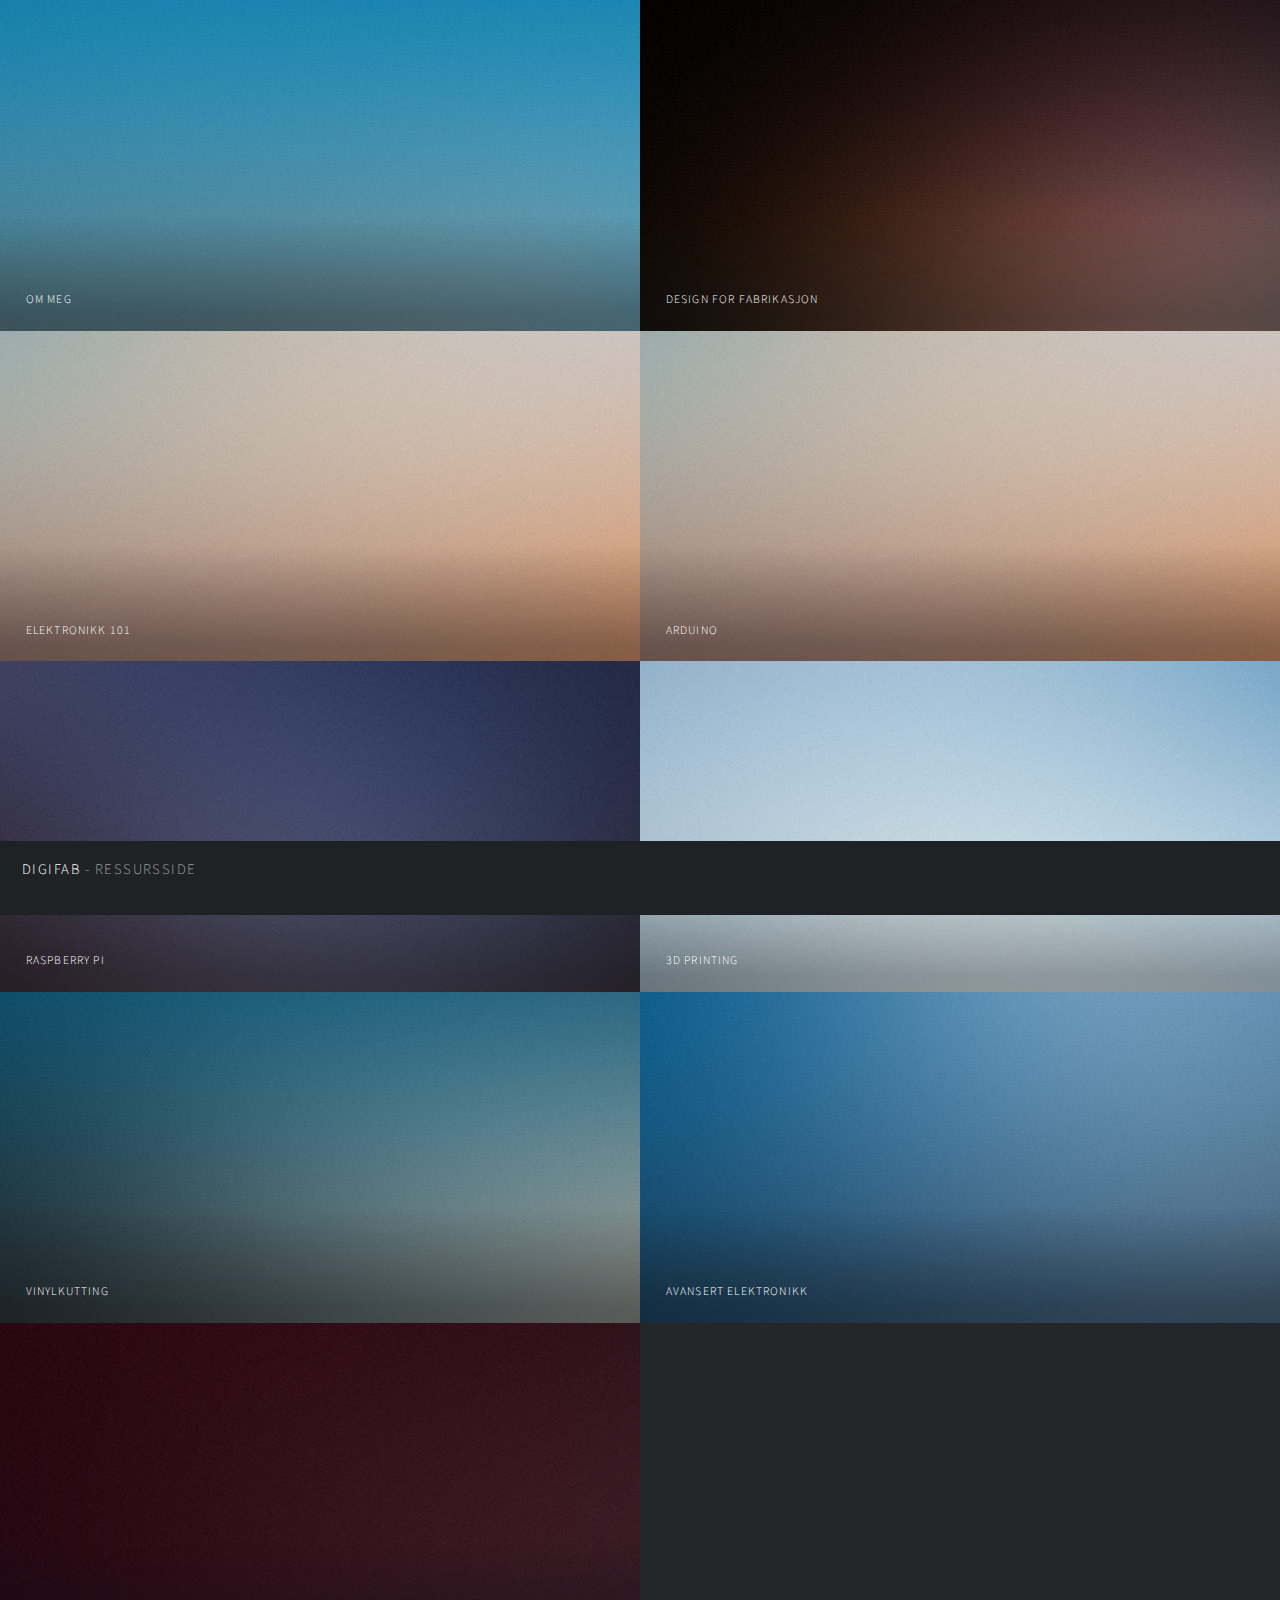
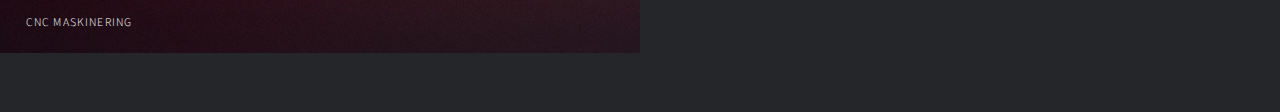
==== docs/index.html @ e2bc3663 "La til docs" ====
<!DOCTYPE HTML>
<!--
	Multiverse by HTML5 UP
	html5up.net | @ajlkn
	Free for personal and commercial use under the CCA 3.0 license (html5up.net/license)
-->
<html>
	<head>
		<title>DigiFab - Ressursside</title>
		<meta charset="utf-8" />
		<meta name="viewport" content="width=device-width, initial-scale=1, user-scalable=no" />
		<link rel="stylesheet" href="assets/css/main.css" />
		<noscript><link rel="stylesheet" href="assets/css/noscript.css" /></noscript>
	</head>
	<body class="is-preload">
        <!-- Wrapper -->
        <div id="wrapper">
            <!-- Header -->
            <header id="header">
                <h1><a href="index.html"><strong>DigiFab</strong> - Ressursside</a></h1>
            </header>
            <div id="main">
                <article class="thumb">
                    <a href="om_meg.html"><img src="images/fulls/09.jpg" alt=""></a>
                    <h2>Om Meg</h2>
                </article>
                <article class="thumb">
                    <a href="design_for_fabrikasjon.html"><img src="images/fulls/01.jpg" alt=""></a>
                    <h2>Design for fabrikasjon</h2>
                </article>
                <article class="thumb">
                    <a href="elektronikk_101.html"><img src="images/fulls/02.jpg" alt=""></a>
                    <h2>Elektronikk 101</h2>
                </article>
                <article class="thumb">
                    <a href="arduino.html"><img src="images/fulls/02.jpg" alt=""></a>
                    <h2>Arduino</h2>
                </article>
                <article class="thumb">
                    <a href="raspberry Pi.html"><img src="images/fulls/03.jpg" alt=""></a>
                    <h2>Raspberry Pi</h2>
                </article>
                <article class="thumb">
                    <a href="3D printing.html"><img src="images/fulls/04.jpg" alt=""></a>
                    <h2>3D printing</h2>
                </article>
                <article class="thumb">
                    <a href="vinylkutting.html"><img src="images/fulls/05.jpg" alt=""></a>
                    <h2>Vinylkutting</h2>
                </article>
                <article class="thumb">
                    <a href="avansert Elektronikk.html"><img src="images/fulls/07.jpg" alt=""></a>
                    <h2>Avansert Elektronikk</h2>
                </article>
                <article class="thumb">
                    <a href="CNC maskinering.html"><img src="images/fulls/08.jpg" alt=""></a>
                    <h2>CNC maskinering</h2>
                </article>
                
            </div>
        </div>
        <!-- Scripts -->
        <script src="assets/js/jquery.min.js"></script>
        <script src="assets/js/jquery.poptrox.min.js"></script>
        <script src="assets/js/browser.min.js"></script>
        <script src="assets/js/breakpoints.min.js"></script>
        <script src="assets/js/util.js"></script>
        <script src="assets/js/main.js"></script>
	</body>
</html>
---- docs/assets/css/main.css ----
@import url(fontawesome-all.min.css);
@import url("https://fonts.googleapis.com/css?family=Source+Sans+Pro:300,300italic,400,400italic");

/*
	Multiverse by HTML5 UP
	html5up.net | @ajlkn
	Free for personal and commercial use under the CCA 3.0 license (html5up.net/license)
*/

.generic {
	width: 1000px;
	margin: auto;
}

.generic h1 {
	padding-top: 100px;
}

@-moz-keyframes spinner {
	0% {
		-moz-transform: rotate(0deg);
		-webkit-transform: rotate(0deg);
		-ms-transform: rotate(0deg);
		transform: rotate(0deg);
	}

	100% {
		-moz-transform: rotate(359deg);
		-webkit-transform: rotate(359deg);
		-ms-transform: rotate(359deg);
		transform: rotate(359deg);
	}
}

@-webkit-keyframes spinner {
	0% {
		-moz-transform: rotate(0deg);
		-webkit-transform: rotate(0deg);
		-ms-transform: rotate(0deg);
		transform: rotate(0deg);
	}

	100% {
		-moz-transform: rotate(359deg);
		-webkit-transform: rotate(359deg);
		-ms-transform: rotate(359deg);
		transform: rotate(359deg);
	}
}

@-ms-keyframes spinner {
	0% {
		-moz-transform: rotate(0deg);
		-webkit-transform: rotate(0deg);
		-ms-transform: rotate(0deg);
		transform: rotate(0deg);
	}

	100% {
		-moz-transform: rotate(359deg);
		-webkit-transform: rotate(359deg);
		-ms-transform: rotate(359deg);
		transform: rotate(359deg);
	}
}

@keyframes spinner {
	0% {
		-moz-transform: rotate(0deg);
		-webkit-transform: rotate(0deg);
		-ms-transform: rotate(0deg);
		transform: rotate(0deg);
	}

	100% {
		-moz-transform: rotate(359deg);
		-webkit-transform: rotate(359deg);
		-ms-transform: rotate(359deg);
		transform: rotate(359deg);
	}
}

html, body, div, span, applet, object,
iframe, h1, h2, h3, h4, h5, h6, p, blockquote,
pre, a, abbr, acronym, address, big, cite,
code, del, dfn, em, img, ins, kbd, q, s, samp,
small, strike, strong, sub, sup, tt, var, b,
u, i, center, dl, dt, dd, ol, ul, li, fieldset,
form, label, legend, table, caption, tbody,
tfoot, thead, tr, th, td, article, aside,
canvas, details, embed, figure, figcaption,
footer, header, hgroup, menu, nav, output, ruby,
section, summary, time, mark, audio, video {
	margin: 0;
	padding: 0;
	border: 0;
	font-size: 100%;
	font: inherit;
	vertical-align: baseline;}

article, aside, details, figcaption, figure,
footer, header, hgroup, menu, nav, section {
	display: block;}

body {
	line-height: 1;
}

ol, ul {
	list-style: none;
}

blockquote, q {
	quotes: none;
}

	blockquote:before, blockquote:after, q:before, q:after {
		content: '';
		content: none;
	}

table {
	border-collapse: collapse;
	border-spacing: 0;
}

body {
	-webkit-text-size-adjust: none;
}

mark {
	background-color: transparent;
	color: inherit;
}

input::-moz-focus-inner {
	border: 0;
	padding: 0;
}

input, select, textarea {
	-moz-appearance: none;
	-webkit-appearance: none;
	-ms-appearance: none;
	appearance: none;
}

/* Basic */

	@-ms-viewport {
		width: device-width;
	}

	body {
		-ms-overflow-style: scrollbar;
	}

	@media screen and (max-width: 480px) {

		html, body {
			min-width: 320px;
		}

	}

	html {
		box-sizing: border-box;
	}

	*, *:before, *:after {
		box-sizing: inherit;
	}

	body {
		background: #242629;
	}

		body.is-preload *, body.is-preload *:before, body.is-preload *:after {
			-moz-animation: none !important;
			-webkit-animation: none !important;
			-ms-animation: none !important;
			animation: none !important;
			-moz-transition: none !important;
			-webkit-transition: none !important;
			-ms-transition: none !important;
			transition: none !important;
		}

		body.is-resizing *, body.is-resizing *:before, body.is-resizing *:after {
			-moz-animation: none !important;
			-webkit-animation: none !important;
			-ms-animation: none !important;
			animation: none !important;
			-moz-transition: none !important;
			-webkit-transition: none !important;
			-ms-transition: none !important;
			transition: none !important;
		}

/* Type */

	body, input, select, textarea {
		color: #a0a0a1;
		font-family: "Source Sans Pro", Helvetica, sans-serif;
		font-size: 15pt;
		font-weight: 300;
		letter-spacing: 0.025em;
		line-height: 1.65;
	}

		@media screen and (max-width: 1680px) {

			body, input, select, textarea {
				font-size: 11pt;
			}

		}

	a {
		-moz-transition: color 0.2s ease-in-out, border-bottom-color 0.2s ease-in-out;
		-webkit-transition: color 0.2s ease-in-out, border-bottom-color 0.2s ease-in-out;
		-ms-transition: color 0.2s ease-in-out, border-bottom-color 0.2s ease-in-out;
		transition: color 0.2s ease-in-out, border-bottom-color 0.2s ease-in-out;
		border-bottom: dotted 1px;
		color: #34a58e;
		text-decoration: none;
	}

		a:hover {
			border-bottom-color: transparent;
			color: #34a58e !important;
		}

	strong, b {
		color: #ffffff;
		font-weight: 300;
	}

	em, i {
		font-style: italic;
	}

	p {
		margin: 0 0 2em 0;
	}

	h1, h2, h3, h4, h5, h6 {
		color: #ffffff;
		font-weight: 300;
		letter-spacing: 0.1em;
		line-height: 1.5;
		margin: 0 0 1em 0;
		text-transform: uppercase;
	}

		h1 a, h2 a, h3 a, h4 a, h5 a, h6 a {
			color: inherit;
			text-decoration: none;
		}

	h1 {
		font-size: 2em;
	}

	h2 {
		font-size: 1.25em;
	}

	h3 {
		font-size: 1.1em;
	}

	h4 {
		font-size: 1em;
	}

	h5 {
		font-size: 0.9em;
	}

	h6 {
		font-size: 0.7em;
	}

	@media screen and (max-width: 736px) {

		h2 {
			font-size: 1em;
		}

		h3 {
			font-size: 0.9em;
		}

		h4 {
			font-size: 0.8em;
		}

		h5 {
			font-size: 0.7em;
		}

		h6 {
			font-size: 0.7em;
		}

	}

	sub {
		font-size: 0.8em;
		position: relative;
		top: 0.5em;
	}

	sup {
		font-size: 0.8em;
		position: relative;
		top: -0.5em;
	}

	blockquote {
		border-left: 4px #36383c;
		font-style: italic;
		margin: 0 0 2em 0;
		padding: 0.5em 0 0.5em 2em;
	}

	code {
		background: #34363b;
		border: solid 1px #36383c;
		font-family: "Courier New", monospace;
		font-size: 0.9em;
		margin: 0 0.25em;
		padding: 0.25em 0.65em;
	}

	pre {
		-webkit-overflow-scrolling: touch;
		font-family: "Courier New", monospace;
		font-size: 0.9em;
		margin: 0 0 2em 0;
	}

		pre code {
			display: block;
			line-height: 1.75;
			padding: 1em 1.5em;
			overflow-x: auto;
		}

	hr {
		border: 0;
		border-bottom: solid 1px #36383c;
		margin: 2em 0;
	}

		hr.major {
			margin: 3em 0;
		}

	.align-left {
		text-align: left;
	}

	.align-center {
		text-align: center;
	}

	.align-right {
		text-align: right;
	}

/* Button */

	input[type="submit"],
	input[type="reset"],
	input[type="button"],
	button,
	.button {
		-moz-appearance: none;
		-webkit-appearance: none;
		-ms-appearance: none;
		appearance: none;
		-moz-transition: background-color 0.2s ease-in-out, box-shadow 0.2s ease-in-out, color 0.2s ease-in-out;
		-webkit-transition: background-color 0.2s ease-in-out, box-shadow 0.2s ease-in-out, color 0.2s ease-in-out;
		-ms-transition: background-color 0.2s ease-in-out, box-shadow 0.2s ease-in-out, color 0.2s ease-in-out;
		transition: background-color 0.2s ease-in-out, box-shadow 0.2s ease-in-out, color 0.2s ease-in-out;
		background-color: transparent;
		border: 0;
		border-radius: 0;
		box-shadow: inset 0 0 0 2px #36383c;
		color: #ffffff !important;
		cursor: pointer;
		display: inline-block;
		font-size: 0.9em;
		font-weight: 300;
		height: 3.05556em;
		letter-spacing: 0.1em;
		line-height: 3.05556em;
		padding: 0 2.5em;
		text-align: center;
		text-decoration: none;
		text-transform: uppercase;
		white-space: nowrap;
	}

		input[type="submit"]:hover,
		input[type="reset"]:hover,
		input[type="button"]:hover,
		button:hover,
		.button:hover {
			box-shadow: inset 0 0 0 2px #34a58e;
			color: #34a58e !important;
		}

			input[type="submit"]:hover:active,
			input[type="reset"]:hover:active,
			input[type="button"]:hover:active,
			button:hover:active,
			.button:hover:active {
				background-color: rgba(52, 165, 142, 0.15);
				color: #34a58e !important;
			}

		input[type="submit"].icon,
		input[type="reset"].icon,
		input[type="button"].icon,
		button.icon,
		.button.icon {
			padding-left: 1.35em;
		}

			input[type="submit"].icon:before,
			input[type="reset"].icon:before,
			input[type="button"].icon:before,
			button.icon:before,
			.button.icon:before {
				margin-right: 0.5em;
			}

		input[type="submit"].fit,
		input[type="reset"].fit,
		input[type="button"].fit,
		button.fit,
		.button.fit {
			width: 100%;
		}

		input[type="submit"].small,
		input[type="reset"].small,
		input[type="button"].small,
		button.small,
		.button.small {
			font-size: 0.8em;
		}

		input[type="submit"].large,
		input[type="reset"].large,
		input[type="button"].large,
		button.large,
		.button.large {
			font-size: 1.35em;
		}

		input[type="submit"].primary,
		input[type="reset"].primary,
		input[type="button"].primary,
		button.primary,
		.button.primary {
			background-color: #34a58e;
			box-shadow: none;
		}

			input[type="submit"].primary:hover,
			input[type="reset"].primary:hover,
			input[type="button"].primary:hover,
			button.primary:hover,
			.button.primary:hover {
				background-color: #47c5ab;
				color: #ffffff !important;
			}

				input[type="submit"].primary:hover:active,
				input[type="reset"].primary:hover:active,
				input[type="button"].primary:hover:active,
				button.primary:hover:active,
				.button.primary:hover:active {
					background-color: #287e6d;
				}

		input[type="submit"].disabled, input[type="submit"]:disabled,
		input[type="reset"].disabled,
		input[type="reset"]:disabled,
		input[type="button"].disabled,
		input[type="button"]:disabled,
		button.disabled,
		button:disabled,
		.button.disabled,
		.button:disabled {
			pointer-events: none;
			opacity: 0.35;
		}

/* Form */

	form {
		margin: 0 0 2em 0;
	}

		form > :last-child {
			margin-bottom: 0;
		}

		form > .fields {
			display: -moz-flex;
			display: -webkit-flex;
			display: -ms-flex;
			display: flex;
			-moz-flex-wrap: wrap;
			-webkit-flex-wrap: wrap;
			-ms-flex-wrap: wrap;
			flex-wrap: wrap;
			width: calc(100% + 3em);
			margin: -1.5em 0 2em -1.5em;
		}

			form > .fields > .field {
				-moz-flex-grow: 0;
				-webkit-flex-grow: 0;
				-ms-flex-grow: 0;
				flex-grow: 0;
				-moz-flex-shrink: 0;
				-webkit-flex-shrink: 0;
				-ms-flex-shrink: 0;
				flex-shrink: 0;
				padding: 1.5em 0 0 1.5em;
				width: calc(100% - 1.5em);
			}

				form > .fields > .field.half {
					width: calc(50% - 0.75em);
				}

				form > .fields > .field.third {
					width: calc(100%/3 - 0.5em);
				}

				form > .fields > .field.quarter {
					width: calc(25% - 0.375em);
				}

		@media screen and (max-width: 736px) {

			form > .fields {
				width: calc(100% + 3em);
				margin: -1.5em 0 2em -1.5em;
			}

				form > .fields > .field {
					padding: 1.5em 0 0 1.5em;
					width: calc(100% - 1.5em);
				}

					form > .fields > .field.half {
						width: calc(100% - 1.5em);
					}

					form > .fields > .field.third {
						width: calc(100% - 1.5em);
					}

					form > .fields > .field.quarter {
						width: calc(100% - 1.5em);
					}

		}

	label {
		color: #ffffff;
		display: block;
		font-size: 0.9em;
		font-weight: 300;
		margin: 0 0 1em 0;
	}

	input[type="text"],
	input[type="password"],
	input[type="email"],
	input[type="tel"],
	input[type="search"],
	input[type="url"],
	select,
	textarea {
		-moz-appearance: none;
		-webkit-appearance: none;
		-ms-appearance: none;
		appearance: none;
		background: #34363b;
		border: 0;
		border-radius: 0;
		color: #a0a0a1;
		display: block;
		outline: 0;
		padding: 0 1em;
		text-decoration: none;
		width: 100%;
	}

		input[type="text"]:invalid,
		input[type="password"]:invalid,
		input[type="email"]:invalid,
		input[type="tel"]:invalid,
		input[type="search"]:invalid,
		input[type="url"]:invalid,
		select:invalid,
		textarea:invalid {
			box-shadow: none;
		}

		input[type="text"]:focus,
		input[type="password"]:focus,
		input[type="email"]:focus,
		input[type="tel"]:focus,
		input[type="search"]:focus,
		input[type="url"]:focus,
		select:focus,
		textarea:focus {
			box-shadow: inset 0 0 0 2px #34a58e;
		}

	select {
		background-image: url("data:image/svg+xml;charset=utf8,%3Csvg xmlns='http://www.w3.org/2000/svg' width='40' height='40' preserveAspectRatio='none' viewBox='0 0 40 40'%3E%3Cpath d='M9.4,12.3l10.4,10.4l10.4-10.4c0.2-0.2,0.5-0.4,0.9-0.4c0.3,0,0.6,0.1,0.9,0.4l3.3,3.3c0.2,0.2,0.4,0.5,0.4,0.9 c0,0.4-0.1,0.6-0.4,0.9L20.7,31.9c-0.2,0.2-0.5,0.4-0.9,0.4c-0.3,0-0.6-0.1-0.9-0.4L4.3,17.3c-0.2-0.2-0.4-0.5-0.4-0.9 c0-0.4,0.1-0.6,0.4-0.9l3.3-3.3c0.2-0.2,0.5-0.4,0.9-0.4S9.1,12.1,9.4,12.3z' fill='%2336383c' /%3E%3C/svg%3E");
		background-size: 1.25rem;
		background-repeat: no-repeat;
		background-position: calc(100% - 1rem) center;
		height: 2.75em;
		padding-right: 2.75em;
		text-overflow: ellipsis;
	}

		select option {
			color: #ffffff;
			background: #242629;
		}

		select:focus::-ms-value {
			background-color: transparent;
		}

		select::-ms-expand {
			display: none;
		}

	input[type="text"],
	input[type="password"],
	input[type="email"],
	input[type="tel"],
	input[type="search"],
	input[type="url"],
	select {
		height: 2.75em;
	}

	textarea {
		padding: 0.75em 1em;
	}

	input[type="checkbox"],
	input[type="radio"] {
		-moz-appearance: none;
		-webkit-appearance: none;
		-ms-appearance: none;
		appearance: none;
		display: block;
		float: left;
		margin-right: -2em;
		opacity: 0;
		width: 1em;
		z-index: -1;
	}

		input[type="checkbox"] + label,
		input[type="radio"] + label {
			text-decoration: none;
			color: #a0a0a1;
			cursor: pointer;
			display: inline-block;
			font-size: 1em;
			font-weight: 300;
			padding-left: 2.4em;
			padding-right: 0.75em;
			position: relative;
		}

			input[type="checkbox"] + label:before,
			input[type="radio"] + label:before {
				-moz-osx-font-smoothing: grayscale;
				-webkit-font-smoothing: antialiased;
				display: inline-block;
				font-style: normal;
				font-variant: normal;
				text-rendering: auto;
				line-height: 1;
				text-transform: none !important;
				font-family: 'Font Awesome 5 Free';
				font-weight: 900;
			}

			input[type="checkbox"] + label:before,
			input[type="radio"] + label:before {
				background: #34363b;
				content: '';
				display: inline-block;
				font-size: 0.8em;
				height: 2.0625em;
				left: 0;
				line-height: 2.0625em;
				position: absolute;
				text-align: center;
				top: 0;
				width: 2.0625em;
			}

		input[type="checkbox"]:checked + label:before,
		input[type="radio"]:checked + label:before {
			background: #34a58e;
			border-color: #34a58e;
			color: #ffffff;
			content: '\f00c';
		}

		input[type="checkbox"]:focus + label:before,
		input[type="radio"]:focus + label:before {
			box-shadow: 0 0 0 2px #34a58e;
		}

	input[type="radio"] + label:before {
		border-radius: 100%;
	}

	::-webkit-input-placeholder {
		color: #707071 !important;
		opacity: 1.0;
	}

	:-moz-placeholder {
		color: #707071 !important;
		opacity: 1.0;
	}

	::-moz-placeholder {
		color: #707071 !important;
		opacity: 1.0;
	}

	:-ms-input-placeholder {
		color: #707071 !important;
		opacity: 1.0;
	}

/* Icon */

	.icon {
		text-decoration: none;
		border-bottom: none;
		position: relative;
	}

		.icon:before {
			-moz-osx-font-smoothing: grayscale;
			-webkit-font-smoothing: antialiased;
			display: inline-block;
			font-style: normal;
			font-variant: normal;
			text-rendering: auto;
			line-height: 1;
			text-transform: none !important;
			font-family: 'Font Awesome 5 Free';
			font-weight: 400;
		}

		.icon > .label {
			display: none;
		}

		.icon:before {
			line-height: inherit;
		}

		.icon.solid:before {
			font-weight: 900;
		}

		.icon.brands:before {
			font-family: 'Font Awesome 5 Brands';
		}

/* List */

	ol {
		list-style: decimal;
		margin: 0 0 2em 0;
		padding-left: 1.25em;
	}

		ol li {
			padding-left: 0.25em;
		}

	ul {
		list-style: disc;
		margin: 0 0 2em 0;
		padding-left: 1em;
	}

		ul li {
			padding-left: 0.5em;
		}

		ul.alt {
			list-style: none;
			padding-left: 0;
		}

			ul.alt li {
				border-top: solid 1px #36383c;
				padding: 0.5em 0;
			}

				ul.alt li:first-child {
					border-top: 0;
					padding-top: 0;
				}

	dl {
		margin: 0 0 2em 0;
	}

		dl dt {
			display: block;
			font-weight: 300;
			margin: 0 0 1em 0;
		}

		dl dd {
			margin-left: 2em;
		}

/* Actions */

	ul.actions {
		display: -moz-flex;
		display: -webkit-flex;
		display: -ms-flex;
		display: flex;
		cursor: default;
		list-style: none;
		margin-left: -1em;
		padding-left: 0;
	}

		ul.actions li {
			padding: 0 0 0 1em;
			vertical-align: middle;
		}

		ul.actions.special {
			-moz-justify-content: center;
			-webkit-justify-content: center;
			-ms-justify-content: center;
			justify-content: center;
			width: 100%;
			margin-left: 0;
		}

			ul.actions.special li:first-child {
				padding-left: 0;
			}

		ul.actions.stacked {
			-moz-flex-direction: column;
			-webkit-flex-direction: column;
			-ms-flex-direction: column;
			flex-direction: column;
			margin-left: 0;
		}

			ul.actions.stacked li {
				padding: 1.3em 0 0 0;
			}

				ul.actions.stacked li:first-child {
					padding-top: 0;
				}

		ul.actions.fit {
			width: calc(100% + 1em);
		}

			ul.actions.fit li {
				-moz-flex-grow: 1;
				-webkit-flex-grow: 1;
				-ms-flex-grow: 1;
				flex-grow: 1;
				-moz-flex-shrink: 1;
				-webkit-flex-shrink: 1;
				-ms-flex-shrink: 1;
				flex-shrink: 1;
				width: 100%;
			}

				ul.actions.fit li > * {
					width: 100%;
				}

			ul.actions.fit.stacked {
				width: 100%;
			}

		@media screen and (max-width: 480px) {

			ul.actions:not(.fixed) {
				-moz-flex-direction: column;
				-webkit-flex-direction: column;
				-ms-flex-direction: column;
				flex-direction: column;
				margin-left: 0;
				width: 100% !important;
			}

				ul.actions:not(.fixed) li {
					-moz-flex-grow: 1;
					-webkit-flex-grow: 1;
					-ms-flex-grow: 1;
					flex-grow: 1;
					-moz-flex-shrink: 1;
					-webkit-flex-shrink: 1;
					-ms-flex-shrink: 1;
					flex-shrink: 1;
					padding: 1em 0 0 0;
					text-align: center;
					width: 100%;
				}

					ul.actions:not(.fixed) li > * {
						width: 100%;
					}

					ul.actions:not(.fixed) li:first-child {
						padding-top: 0;
					}

					ul.actions:not(.fixed) li input[type="submit"],
					ul.actions:not(.fixed) li input[type="reset"],
					ul.actions:not(.fixed) li input[type="button"],
					ul.actions:not(.fixed) li button,
					ul.actions:not(.fixed) li .button {
						width: 100%;
					}

						ul.actions:not(.fixed) li input[type="submit"].icon:before,
						ul.actions:not(.fixed) li input[type="reset"].icon:before,
						ul.actions:not(.fixed) li input[type="button"].icon:before,
						ul.actions:not(.fixed) li button.icon:before,
						ul.actions:not(.fixed) li .button.icon:before {
							margin-left: -0.5rem;
						}

		}

/* Icons */

	ul.icons {
		cursor: default;
		list-style: none;
		padding-left: 0;
	}

		ul.icons li {
			display: inline-block;
			padding: 0 1em 0 0;
		}

			ul.icons li:last-child {
				padding-right: 0;
			}

			ul.icons li .icon {
				color: #505051;
			}

				ul.icons li .icon:before {
					font-size: 1.5em;
				}

/* Table */

	.table-wrapper {
		-webkit-overflow-scrolling: touch;
		overflow-x: auto;
	}

	table {
		margin: 0 0 2em 0;
		width: 100%;
	}

		table tbody tr {
			border: solid 1px #36383c;
			border-left: 0;
			border-right: 0;
		}

			table tbody tr:nth-child(2n + 1) {
				background-color: #34363b;
			}

		table td {
			padding: 0.75em 0.75em;
		}

		table th {
			color: #ffffff;
			font-size: 0.9em;
			font-weight: 300;
			padding: 0 0.75em 0.75em 0.75em;
			text-align: left;
		}

		table thead {
			border-bottom: solid 2px #36383c;
		}

		table tfoot {
			border-top: solid 2px #36383c;
		}

		table.alt {
			border-collapse: separate;
		}

			table.alt tbody tr td {
				border: solid 1px #36383c;
				border-left-width: 0;
				border-top-width: 0;
			}

				table.alt tbody tr td:first-child {
					border-left-width: 1px;
				}

			table.alt tbody tr:first-child td {
				border-top-width: 1px;
			}

			table.alt thead {
				border-bottom: 0;
			}

			table.alt tfoot {
				border-top: 0;
			}

/* Panel */

	.panel {
		padding: 4em 4em 2em 4em ;
		-moz-transform: translateY(100vh);
		-webkit-transform: translateY(100vh);
		-ms-transform: translateY(100vh);
		transform: translateY(100vh);
		-moz-transition: -moz-transform 0.5s ease;
		-webkit-transition: -webkit-transform 0.5s ease;
		-ms-transition: -ms-transform 0.5s ease;
		transition: transform 0.5s ease;
		-webkit-overflow-scrolling: touch;
		background: rgba(36, 38, 41, 0.975);
		bottom: 4em;
		left: 0;
		max-height: calc(80vh - 4em);
		overflow-y: auto;
		position: fixed;
		width: 100%;
		z-index: 10001;
	}

		.panel.active {
			-moz-transform: translateY(1px);
			-webkit-transform: translateY(1px);
			-ms-transform: translateY(1px);
			transform: translateY(1px);
		}

		.panel > .inner {
			margin: 0 auto;
			max-width: 100%;
			width: 75em;
		}

			.panel > .inner.split {
				display: -moz-flex;
				display: -webkit-flex;
				display: -ms-flex;
				display: flex;
			}

				.panel > .inner.split > div {
					margin-left: 4em;
					width: 50%;
				}

				.panel > .inner.split > :first-child {
					margin-left: 0;
				}

		.panel > .closer {
			-moz-transition: opacity 0.2s ease-in-out;
			-webkit-transition: opacity 0.2s ease-in-out;
			-ms-transition: opacity 0.2s ease-in-out;
			transition: opacity 0.2s ease-in-out;
			background-image: url("images/close.svg");
			background-position: center;
			background-repeat: no-repeat;
			background-size: 3em;
			cursor: pointer;
			height: 5em;
			opacity: 0.25;
			position: absolute;
			right: 0;
			top: 0;
			width: 5em;
			z-index: 2;
		}

			.panel > .closer:hover {
				opacity: 1.0;
			}

		@media screen and (max-width: 1280px) {

			.panel {
				padding: 3em 3em 1em 3em ;
			}

				.panel > .inner.split > div {
					margin-left: 3em;
				}

				.panel > .closer {
					background-size: 2.5em;
					background-position: 75% 25%;
				}

		}

		@media screen and (max-width: 980px) {

			.panel > .inner.split {
				-moz-flex-direction: column;
				-webkit-flex-direction: column;
				-ms-flex-direction: column;
				flex-direction: column;
			}

				.panel > .inner.split > div {
					margin-left: 0;
					width: 100%;
				}

		}

		@media screen and (max-width: 736px) {

			.panel {
				-moz-transform: translateY(-100vh);
				-webkit-transform: translateY(-100vh);
				-ms-transform: translateY(-100vh);
				transform: translateY(-100vh);
				padding: 4em 2em 2em 2em ;
				bottom: auto;
				top: calc(4em - 1px);
			}

				.panel.active {
					-moz-transform: translateY(0);
					-webkit-transform: translateY(0);
					-ms-transform: translateY(0);
					transform: translateY(0);
				}

		}

/* Poptrox Popup */

	.poptrox-overlay {
		-webkit-tap-highlight-color: rgba(255, 255, 255, 0);
	}

	.poptrox-popup {
		background: rgba(31, 34, 36, 0.925);
		box-shadow: 0 1em 3em 0.5em rgba(0, 0, 0, 0.25);
		cursor: default;
	}

		.poptrox-popup:before {
			-moz-transition: opacity 0.2s ease-in-out;
			-webkit-transition: opacity 0.2s ease-in-out;
			-ms-transition: opacity 0.2s ease-in-out;
			transition: opacity 0.2s ease-in-out;
			background-image: -moz-linear-gradient(to left, rgba(31,34,36,0.35), rgba(31,34,36,0) 10em, rgba(31,34,36,0)), -moz-linear-gradient(to right, rgba(31,34,36,0.35), rgba(31,34,36,0) 10em, rgba(31,34,36,0));
			background-image: -webkit-linear-gradient(to left, rgba(31,34,36,0.35), rgba(31,34,36,0) 10em, rgba(31,34,36,0)), -webkit-linear-gradient(to right, rgba(31,34,36,0.35), rgba(31,34,36,0) 10em, rgba(31,34,36,0));
			background-image: -ms-linear-gradient(to left, rgba(31,34,36,0.35), rgba(31,34,36,0) 10em, rgba(31,34,36,0)), -ms-linear-gradient(to right, rgba(31,34,36,0.35), rgba(31,34,36,0) 10em, rgba(31,34,36,0));
			background-image: linear-gradient(to left, rgba(31,34,36,0.35), rgba(31,34,36,0) 10em, rgba(31,34,36,0)), linear-gradient(to right, rgba(31,34,36,0.35), rgba(31,34,36,0) 10em, rgba(31,34,36,0));
			content: '';
			display: block;
			height: 100%;
			left: 0;
			position: absolute;
			top: 0;
			width: 100%;
			z-index: 1;
			opacity: 1;
		}

		.poptrox-popup .closer {
			-moz-transition: opacity 0.2s ease-in-out;
			-webkit-transition: opacity 0.2s ease-in-out;
			-ms-transition: opacity 0.2s ease-in-out;
			transition: opacity 0.2s ease-in-out;
			background-image: url("images/close.svg");
			background-position: center;
			background-repeat: no-repeat;
			background-size: 3em;
			height: 5em;
			opacity: 0;
			position: absolute;
			right: 0;
			top: 0;
			width: 5em;
			z-index: 2;
		}

		.poptrox-popup .nav-previous,
		.poptrox-popup .nav-next {
			-moz-transition: opacity 0.2s ease-in-out;
			-webkit-transition: opacity 0.2s ease-in-out;
			-ms-transition: opacity 0.2s ease-in-out;
			transition: opacity 0.2s ease-in-out;
			background-image: url("images/arrow.svg");
			background-position: center;
			background-repeat: no-repeat;
			background-size: 5em;
			cursor: pointer;
			height: 8em;
			margin-top: -4em;
			opacity: 0;
			position: absolute;
			top: 50%;
			width: 6em;
			z-index: 2;
		}

		.poptrox-popup .nav-previous {
			-moz-transform: scaleX(-1);
			-webkit-transform: scaleX(-1);
			-ms-transform: scaleX(-1);
			transform: scaleX(-1);
			left: 0;
		}

		.poptrox-popup .nav-next {
			right: 0;
		}

		.poptrox-popup .caption {
			padding: 2em 2em 0.1em 2em ;
			background-image: -moz-linear-gradient(to top, rgba(16,16,16,0.45) 25%, rgba(16,16,16,0) 100%);
			background-image: -webkit-linear-gradient(to top, rgba(16,16,16,0.45) 25%, rgba(16,16,16,0) 100%);
			background-image: -ms-linear-gradient(to top, rgba(16,16,16,0.45) 25%, rgba(16,16,16,0) 100%);
			background-image: linear-gradient(to top, rgba(16,16,16,0.45) 25%, rgba(16,16,16,0) 100%);
			bottom: 0;
			cursor: default;
			left: 0;
			position: absolute;
			text-align: left;
			width: 100%;
			z-index: 2;
		}

			.poptrox-popup .caption h2, .poptrox-popup .caption h3, .poptrox-popup .caption h4, .poptrox-popup .caption h5, .poptrox-popup .caption h6 {
				margin: 0 0 0.5em 0;
			}

			.poptrox-popup .caption p {
				color: #ffffff;
			}

		.poptrox-popup .loader {
			-moz-animation: spinner 1s infinite linear !important;
			-webkit-animation: spinner 1s infinite linear !important;
			-ms-animation: spinner 1s infinite linear !important;
			animation: spinner 1s infinite linear !important;
			background-image: url("images/spinner.svg");
			background-position: center;
			background-repeat: no-repeat;
			background-size: contain;
			display: block;
			font-size: 2em;
			height: 2em;
			left: 50%;
			line-height: 2em;
			margin: -1em 0 0 -1em;
			opacity: 0.25;
			position: absolute;
			text-align: center;
			top: 50%;
			width: 2em;
		}

		.poptrox-popup:hover .closer,
		.poptrox-popup:hover .nav-previous,
		.poptrox-popup:hover .nav-next {
			opacity: 0.5;
		}

			.poptrox-popup:hover .closer:hover,
			.poptrox-popup:hover .nav-previous:hover,
			.poptrox-popup:hover .nav-next:hover {
				opacity: 1.0;
			}

		.poptrox-popup.loading:before {
			opacity: 0;
		}

		body.touch .poptrox-popup .closer,
		body.touch .poptrox-popup .nav-previous,
		body.touch .poptrox-popup .nav-next {
			opacity: 1.0 !important;
		}

		@media screen and (max-width: 980px) {

			.poptrox-popup .closer {
				background-size: 3em;
			}

			.poptrox-popup .nav-previous,
			.poptrox-popup .nav-next {
				background-size: 4em;
			}

		}

		@media screen and (max-width: 736px) {

			.poptrox-popup:before {
				display: none;
			}

			.poptrox-popup .caption {
				display: none !important;
			}

			.poptrox-popup .closer,
			.poptrox-popup .nav-previous,
			.poptrox-popup .nav-next {
				display: none !important;
			}

		}

/* Wrapper */

	#wrapper {
		-moz-transition: -moz-filter 0.5s ease, -webkit-filter 0.5s ease, -ms-filter 0.5s ease, -moz-filter 0.5s ease;
		-webkit-transition: -moz-filter 0.5s ease, -webkit-filter 0.5s ease, -ms-filter 0.5s ease, -webkit-filter 0.5s ease;
		-ms-transition: -moz-filter 0.5s ease, -webkit-filter 0.5s ease, -ms-filter 0.5s ease, -ms-filter 0.5s ease;
		transition: -moz-filter 0.5s ease, -webkit-filter 0.5s ease, -ms-filter 0.5s ease, filter 0.5s ease;
		position: relative;
	}

		#wrapper:after {
			pointer-events: none;
			-moz-transition: opacity 0.5s ease, visibility 0.5s;
			-webkit-transition: opacity 0.5s ease, visibility 0.5s;
			-ms-transition: opacity 0.5s ease, visibility 0.5s;
			transition: opacity 0.5s ease, visibility 0.5s;
			background: rgba(36, 38, 41, 0.5);
			content: '';
			display: block;
			height: 100%;
			left: 0;
			opacity: 0;
			position: absolute;
			top: 0;
			visibility: hidden;
			width: 100%;
			z-index: 1;
		}

			body.ie #wrapper:after {
				background: rgba(36, 38, 41, 0.8);
			}

		body.modal-active #wrapper {
			-moz-filter: blur(8px);
			-webkit-filter: blur(8px);
			-ms-filter: blur(8px);
			filter: blur(8px);
		}

			body.modal-active #wrapper:after {
				pointer-events: auto;
				opacity: 1;
				visibility: visible;
				z-index: 10003;
			}

		#wrapper:before {
			-moz-animation: spinner 1s infinite linear !important;
			-webkit-animation: spinner 1s infinite linear !important;
			-ms-animation: spinner 1s infinite linear !important;
			animation: spinner 1s infinite linear !important;
			pointer-events: none;
			-moz-transition: top 0.75s ease-in-out, opacity 0.35s ease-out, visibility 0.35s;
			-webkit-transition: top 0.75s ease-in-out, opacity 0.35s ease-out, visibility 0.35s;
			-ms-transition: top 0.75s ease-in-out, opacity 0.35s ease-out, visibility 0.35s;
			transition: top 0.75s ease-in-out, opacity 0.35s ease-out, visibility 0.35s;
			background-image: url("images/spinner.svg");
			background-position: center;
			background-repeat: no-repeat;
			background-size: contain;
			content: '';
			display: block;
			font-size: 2em;
			height: 2em;
			left: 50%;
			line-height: 2em;
			margin: -1em 0 0 -1em;
			opacity: 0;
			position: fixed;
			text-align: center;
			top: 75%;
			visibility: hidden;
			width: 2em;
		}

		body.is-preload #wrapper:before {
			-moz-transition: opacity 1s ease-out !important;
			-webkit-transition: opacity 1s ease-out !important;
			-ms-transition: opacity 1s ease-out !important;
			transition: opacity 1s ease-out !important;
			-moz-transition-delay: 0.5s !important;
			-webkit-transition-delay: 0.5s !important;
			-ms-transition-delay: 0.5s !important;
			transition-delay: 0.5s !important;
			opacity: 0.25;
			top: 50%;
			visibility: visible;
		}

/* Header */

	body {
		padding: 0 0 4em 0;
	}

	#header {
		-moz-transform: translateY(0);
		-webkit-transform: translateY(0);
		-ms-transform: translateY(0);
		transform: translateY(0);
		-moz-transition: -moz-transform 1s ease;
		-webkit-transition: -webkit-transform 1s ease;
		-ms-transition: -ms-transform 1s ease;
		transition: transform 1s ease;
		-moz-user-select: none;
		-ms-user-select: none;
		-webkit-user-select: none;
		background: #1f2224;
		bottom: -1em;
		height: 5em;
		left: 0;
		line-height: 4em;
		padding: 0 1.5em;
		position: fixed;
		user-select: none;
		width: 100%;
		z-index: 10002;
	}

		body.is-preload #header {
			-moz-transform: translateY(4em);
			-webkit-transform: translateY(4em);
			-ms-transform: translateY(4em);
			transform: translateY(4em);
		}

		#header h1 {
			color: #a0a0a1;
			display: inline-block;
			font-size: 1em;
			line-height: 1;
			margin: 0;
			vertical-align: middle;
		}

			#header h1 a {
				border: 0;
				color: inherit;
			}

				#header h1 a:hover {
					color: inherit !important;
				}

		#header nav {
			position: absolute;
			right: 0;
			top: 0;
		}

			#header nav > ul {
				list-style: none;
				margin: 0;
				padding: 0;
			}

				#header nav > ul > li {
					display: inline-block;
					padding: 0;
				}

					#header nav > ul > li a {
						-moz-transition: background-color 0.5s ease;
						-webkit-transition: background-color 0.5s ease;
						-ms-transition: background-color 0.5s ease;
						transition: background-color 0.5s ease;
						border: 0;
						color: #ffffff;
						display: inline-block;
						letter-spacing: 0.1em;
						padding: 0 1.65em;
						text-transform: uppercase;
					}

						#header nav > ul > li a.icon:before {
							color: #505051;
							float: right;
							margin-left: 0.75em;
						}

						#header nav > ul > li a:hover {
							color: #ffffff !important;
						}

						#header nav > ul > li a.active {
							background-color: #242629;
						}

	@media screen and (max-width: 736px) {

		body {
			padding: 4em 0 0 0;
		}

		#header {
			-moz-transform: translateY(0);
			-webkit-transform: translateY(0);
			-ms-transform: translateY(0);
			transform: translateY(0);
			bottom: auto;
			height: 4em;
			padding: 0 1em;
			top: 0;
		}

			body.is-preload #header {
				-moz-transform: translateY(-3.4em);
				-webkit-transform: translateY(-3.4em);
				-ms-transform: translateY(-3.4em);
				transform: translateY(-3.4em);
			}

			#header h1 {
				font-size: 0.9em;
			}

			#header nav > ul > li a {
				font-size: 0.9em;
				padding: 0 1.15em;
			}

	}

/* Main */

	#main {
		-moz-transition: -moz-filter 0.5s ease, -webkit-filter 0.5s ease, -ms-filter 0.5s ease, -moz-filter 0.5s ease;
		-webkit-transition: -moz-filter 0.5s ease, -webkit-filter 0.5s ease, -ms-filter 0.5s ease, -webkit-filter 0.5s ease;
		-ms-transition: -moz-filter 0.5s ease, -webkit-filter 0.5s ease, -ms-filter 0.5s ease, -ms-filter 0.5s ease;
		transition: -moz-filter 0.5s ease, -webkit-filter 0.5s ease, -ms-filter 0.5s ease, filter 0.5s ease;
		display: -moz-flex;
		display: -webkit-flex;
		display: -ms-flex;
		display: flex;
		-moz-flex-wrap: wrap;
		-webkit-flex-wrap: wrap;
		-ms-flex-wrap: wrap;
		flex-wrap: wrap;
		-webkit-tap-highlight-color: rgba(255, 255, 255, 0);
	}

		#main .thumb {
			-moz-transition: opacity 1.25s ease-in-out;
			-webkit-transition: opacity 1.25s ease-in-out;
			-ms-transition: opacity 1.25s ease-in-out;
			transition: opacity 1.25s ease-in-out;
			pointer-events: auto;
			-webkit-tap-highlight-color: rgba(255, 255, 255, 0);
			opacity: 1;
			overflow: hidden;
			position: relative;
		}

			#main .thumb:after {
				background-image: -moz-linear-gradient(to top, rgba(10,17,25,0.35) 5%, rgba(10,17,25,0) 35%);
				background-image: -webkit-linear-gradient(to top, rgba(10,17,25,0.35) 5%, rgba(10,17,25,0) 35%);
				background-image: -ms-linear-gradient(to top, rgba(10,17,25,0.35) 5%, rgba(10,17,25,0) 35%);
				background-image: linear-gradient(to top, rgba(10,17,25,0.35) 5%, rgba(10,17,25,0) 35%);
				pointer-events: none;
				background-size: cover;
				content: '';
				display: block;
				height: 100%;
				left: 0;
				position: absolute;
				top: 0;
				width: 100%;
			}

			#main .thumb > .image {
				-webkit-tap-highlight-color: rgba(255, 255, 255, 0);
				background-position: center;
				background-repeat: no-repeat;
				background-size: cover;
				border: 0;
				height: 100%;
				left: 0;
				position: absolute;
				top: 0;
				width: 100%;
			}

			#main .thumb > h2 {
				pointer-events: none;
				bottom: 1.875em;
				font-size: 0.8em;
				left: 2.1875em;
				margin: 0;
				position: absolute;
				z-index: 1;
			}

			#main .thumb > p {
				display: none;
			}

		#main:after {
			pointer-events: none;
			-moz-transition: opacity 0.5s ease, visibility 0.5s;
			-webkit-transition: opacity 0.5s ease, visibility 0.5s;
			-ms-transition: opacity 0.5s ease, visibility 0.5s;
			transition: opacity 0.5s ease, visibility 0.5s;
			background: rgba(36, 38, 41, 0.25);
			content: '';
			display: block;
			height: 100%;
			left: 0;
			opacity: 0;
			position: absolute;
			top: 0;
			visibility: hidden;
			width: 100%;
			z-index: 1;
		}

			body.ie #main:after {
				background: rgba(36, 38, 41, 0.55);
			}

		body.content-active #main {
			-moz-filter: blur(6px);
			-webkit-filter: blur(6px);
			-ms-filter: blur(6px);
			filter: blur(6px);
		}

			body.content-active #main:after {
				pointer-events: auto;
				opacity: 1;
				visibility: visible;
			}

		body.is-preload #main .thumb {
			pointer-events: none;
			opacity: 0;
		}

		#main .thumb {
			-moz-transition-delay: 2.525s;
			-webkit-transition-delay: 2.525s;
			-ms-transition-delay: 2.525s;
			transition-delay: 2.525s;
			height: calc(40vh - 2em);
			min-height: 20em;
			width: 25%;
		}

			#main .thumb:nth-child(1) {
				-moz-transition-delay: 0.65s;
				-webkit-transition-delay: 0.65s;
				-ms-transition-delay: 0.65s;
				transition-delay: 0.65s;
			}

			#main .thumb:nth-child(2) {
				-moz-transition-delay: 0.8s;
				-webkit-transition-delay: 0.8s;
				-ms-transition-delay: 0.8s;
				transition-delay: 0.8s;
			}

			#main .thumb:nth-child(3) {
				-moz-transition-delay: 0.95s;
				-webkit-transition-delay: 0.95s;
				-ms-transition-delay: 0.95s;
				transition-delay: 0.95s;
			}

			#main .thumb:nth-child(4) {
				-moz-transition-delay: 1.1s;
				-webkit-transition-delay: 1.1s;
				-ms-transition-delay: 1.1s;
				transition-delay: 1.1s;
			}

			#main .thumb:nth-child(5) {
				-moz-transition-delay: 1.25s;
				-webkit-transition-delay: 1.25s;
				-ms-transition-delay: 1.25s;
				transition-delay: 1.25s;
			}

			#main .thumb:nth-child(6) {
				-moz-transition-delay: 1.4s;
				-webkit-transition-delay: 1.4s;
				-ms-transition-delay: 1.4s;
				transition-delay: 1.4s;
			}

			#main .thumb:nth-child(7) {
				-moz-transition-delay: 1.55s;
				-webkit-transition-delay: 1.55s;
				-ms-transition-delay: 1.55s;
				transition-delay: 1.55s;
			}

			#main .thumb:nth-child(8) {
				-moz-transition-delay: 1.7s;
				-webkit-transition-delay: 1.7s;
				-ms-transition-delay: 1.7s;
				transition-delay: 1.7s;
			}

			#main .thumb:nth-child(9) {
				-moz-transition-delay: 1.85s;
				-webkit-transition-delay: 1.85s;
				-ms-transition-delay: 1.85s;
				transition-delay: 1.85s;
			}

			#main .thumb:nth-child(10) {
				-moz-transition-delay: 2s;
				-webkit-transition-delay: 2s;
				-ms-transition-delay: 2s;
				transition-delay: 2s;
			}

			#main .thumb:nth-child(11) {
				-moz-transition-delay: 2.15s;
				-webkit-transition-delay: 2.15s;
				-ms-transition-delay: 2.15s;
				transition-delay: 2.15s;
			}

			#main .thumb:nth-child(12) {
				-moz-transition-delay: 2.3s;
				-webkit-transition-delay: 2.3s;
				-ms-transition-delay: 2.3s;
				transition-delay: 2.3s;
			}

		@media screen and (max-width: 1680px) {

			#main .thumb {
				-moz-transition-delay: 2.075s;
				-webkit-transition-delay: 2.075s;
				-ms-transition-delay: 2.075s;
				transition-delay: 2.075s;
				height: calc(40vh - 2em);
				min-height: 20em;
				width: 33.33333%;
			}

				#main .thumb:nth-child(1) {
					-moz-transition-delay: 0.65s;
					-webkit-transition-delay: 0.65s;
					-ms-transition-delay: 0.65s;
					transition-delay: 0.65s;
				}

				#main .thumb:nth-child(2) {
					-moz-transition-delay: 0.8s;
					-webkit-transition-delay: 0.8s;
					-ms-transition-delay: 0.8s;
					transition-delay: 0.8s;
				}

				#main .thumb:nth-child(3) {
					-moz-transition-delay: 0.95s;
					-webkit-transition-delay: 0.95s;
					-ms-transition-delay: 0.95s;
					transition-delay: 0.95s;
				}

				#main .thumb:nth-child(4) {
					-moz-transition-delay: 1.1s;
					-webkit-transition-delay: 1.1s;
					-ms-transition-delay: 1.1s;
					transition-delay: 1.1s;
				}

				#main .thumb:nth-child(5) {
					-moz-transition-delay: 1.25s;
					-webkit-transition-delay: 1.25s;
					-ms-transition-delay: 1.25s;
					transition-delay: 1.25s;
				}

				#main .thumb:nth-child(6) {
					-moz-transition-delay: 1.4s;
					-webkit-transition-delay: 1.4s;
					-ms-transition-delay: 1.4s;
					transition-delay: 1.4s;
				}

				#main .thumb:nth-child(7) {
					-moz-transition-delay: 1.55s;
					-webkit-transition-delay: 1.55s;
					-ms-transition-delay: 1.55s;
					transition-delay: 1.55s;
				}

				#main .thumb:nth-child(8) {
					-moz-transition-delay: 1.7s;
					-webkit-transition-delay: 1.7s;
					-ms-transition-delay: 1.7s;
					transition-delay: 1.7s;
				}

				#main .thumb:nth-child(9) {
					-moz-transition-delay: 1.85s;
					-webkit-transition-delay: 1.85s;
					-ms-transition-delay: 1.85s;
					transition-delay: 1.85s;
				}

		}

		@media screen and (max-width: 1280px) {

			#main .thumb {
				-moz-transition-delay: 1.625s;
				-webkit-transition-delay: 1.625s;
				-ms-transition-delay: 1.625s;
				transition-delay: 1.625s;
				height: calc(40vh - 2em);
				min-height: 20em;
				width: 50%;
			}

				#main .thumb:nth-child(1) {
					-moz-transition-delay: 0.65s;
					-webkit-transition-delay: 0.65s;
					-ms-transition-delay: 0.65s;
					transition-delay: 0.65s;
				}

				#main .thumb:nth-child(2) {
					-moz-transition-delay: 0.8s;
					-webkit-transition-delay: 0.8s;
					-ms-transition-delay: 0.8s;
					transition-delay: 0.8s;
				}

				#main .thumb:nth-child(3) {
					-moz-transition-delay: 0.95s;
					-webkit-transition-delay: 0.95s;
					-ms-transition-delay: 0.95s;
					transition-delay: 0.95s;
				}

				#main .thumb:nth-child(4) {
					-moz-transition-delay: 1.1s;
					-webkit-transition-delay: 1.1s;
					-ms-transition-delay: 1.1s;
					transition-delay: 1.1s;
				}

				#main .thumb:nth-child(5) {
					-moz-transition-delay: 1.25s;
					-webkit-transition-delay: 1.25s;
					-ms-transition-delay: 1.25s;
					transition-delay: 1.25s;
				}

				#main .thumb:nth-child(6) {
					-moz-transition-delay: 1.4s;
					-webkit-transition-delay: 1.4s;
					-ms-transition-delay: 1.4s;
					transition-delay: 1.4s;
				}

		}

		@media screen and (max-width: 980px) {

			#main .thumb {
				-moz-transition-delay: 2.075s;
				-webkit-transition-delay: 2.075s;
				-ms-transition-delay: 2.075s;
				transition-delay: 2.075s;
				height: calc(28.57143vh - 1.33333em);
				min-height: 18em;
				width: 50%;
			}

				#main .thumb:nth-child(1) {
					-moz-transition-delay: 0.65s;
					-webkit-transition-delay: 0.65s;
					-ms-transition-delay: 0.65s;
					transition-delay: 0.65s;
				}

				#main .thumb:nth-child(2) {
					-moz-transition-delay: 0.8s;
					-webkit-transition-delay: 0.8s;
					-ms-transition-delay: 0.8s;
					transition-delay: 0.8s;
				}

				#main .thumb:nth-child(3) {
					-moz-transition-delay: 0.95s;
					-webkit-transition-delay: 0.95s;
					-ms-transition-delay: 0.95s;
					transition-delay: 0.95s;
				}

				#main .thumb:nth-child(4) {
					-moz-transition-delay: 1.1s;
					-webkit-transition-delay: 1.1s;
					-ms-transition-delay: 1.1s;
					transition-delay: 1.1s;
				}

				#main .thumb:nth-child(5) {
					-moz-transition-delay: 1.25s;
					-webkit-transition-delay: 1.25s;
					-ms-transition-delay: 1.25s;
					transition-delay: 1.25s;
				}

				#main .thumb:nth-child(6) {
					-moz-transition-delay: 1.4s;
					-webkit-transition-delay: 1.4s;
					-ms-transition-delay: 1.4s;
					transition-delay: 1.4s;
				}

				#main .thumb:nth-child(7) {
					-moz-transition-delay: 1.55s;
					-webkit-transition-delay: 1.55s;
					-ms-transition-delay: 1.55s;
					transition-delay: 1.55s;
				}

				#main .thumb:nth-child(8) {
					-moz-transition-delay: 1.7s;
					-webkit-transition-delay: 1.7s;
					-ms-transition-delay: 1.7s;
					transition-delay: 1.7s;
				}

				#main .thumb:nth-child(9) {
					-moz-transition-delay: 1.85s;
					-webkit-transition-delay: 1.85s;
					-ms-transition-delay: 1.85s;
					transition-delay: 1.85s;
				}

		}

		@media screen and (max-width: 480px) {

			#main .thumb {
				-moz-transition-delay: 1.175s;
				-webkit-transition-delay: 1.175s;
				-ms-transition-delay: 1.175s;
				transition-delay: 1.175s;
				height: calc(40vh - 2em);
				min-height: 18em;
				width: 100%;
			}

				#main .thumb:nth-child(1) {
					-moz-transition-delay: 0.65s;
					-webkit-transition-delay: 0.65s;
					-ms-transition-delay: 0.65s;
					transition-delay: 0.65s;
				}

				#main .thumb:nth-child(2) {
					-moz-transition-delay: 0.8s;
					-webkit-transition-delay: 0.8s;
					-ms-transition-delay: 0.8s;
					transition-delay: 0.8s;
				}

				#main .thumb:nth-child(3) {
					-moz-transition-delay: 0.95s;
					-webkit-transition-delay: 0.95s;
					-ms-transition-delay: 0.95s;
					transition-delay: 0.95s;
				}

		}

/* Footer */

	#footer .copyright {
		color: #505051;
		font-size: 0.9em;
	}

		#footer .copyright a {
			color: inherit;
		}
---- docs/assets/css/noscript.css ----
/*
	Multiverse by HTML5 UP
	html5up.net | @ajlkn
	Free for personal and commercial use under the CCA 3.0 license (html5up.net/license)
*/

/* Wrapper */

	body.is-preload #wrapper:before {
		display: none;
	}

/* Main */

	body.is-preload #main .thumb {
		pointer-events: auto;
		opacity: 1;
	}

/* Header */

	body.is-preload #header {
		-moz-transform: none;
		-webkit-transform: none;
		-ms-transform: none;
		transform: none;
	}
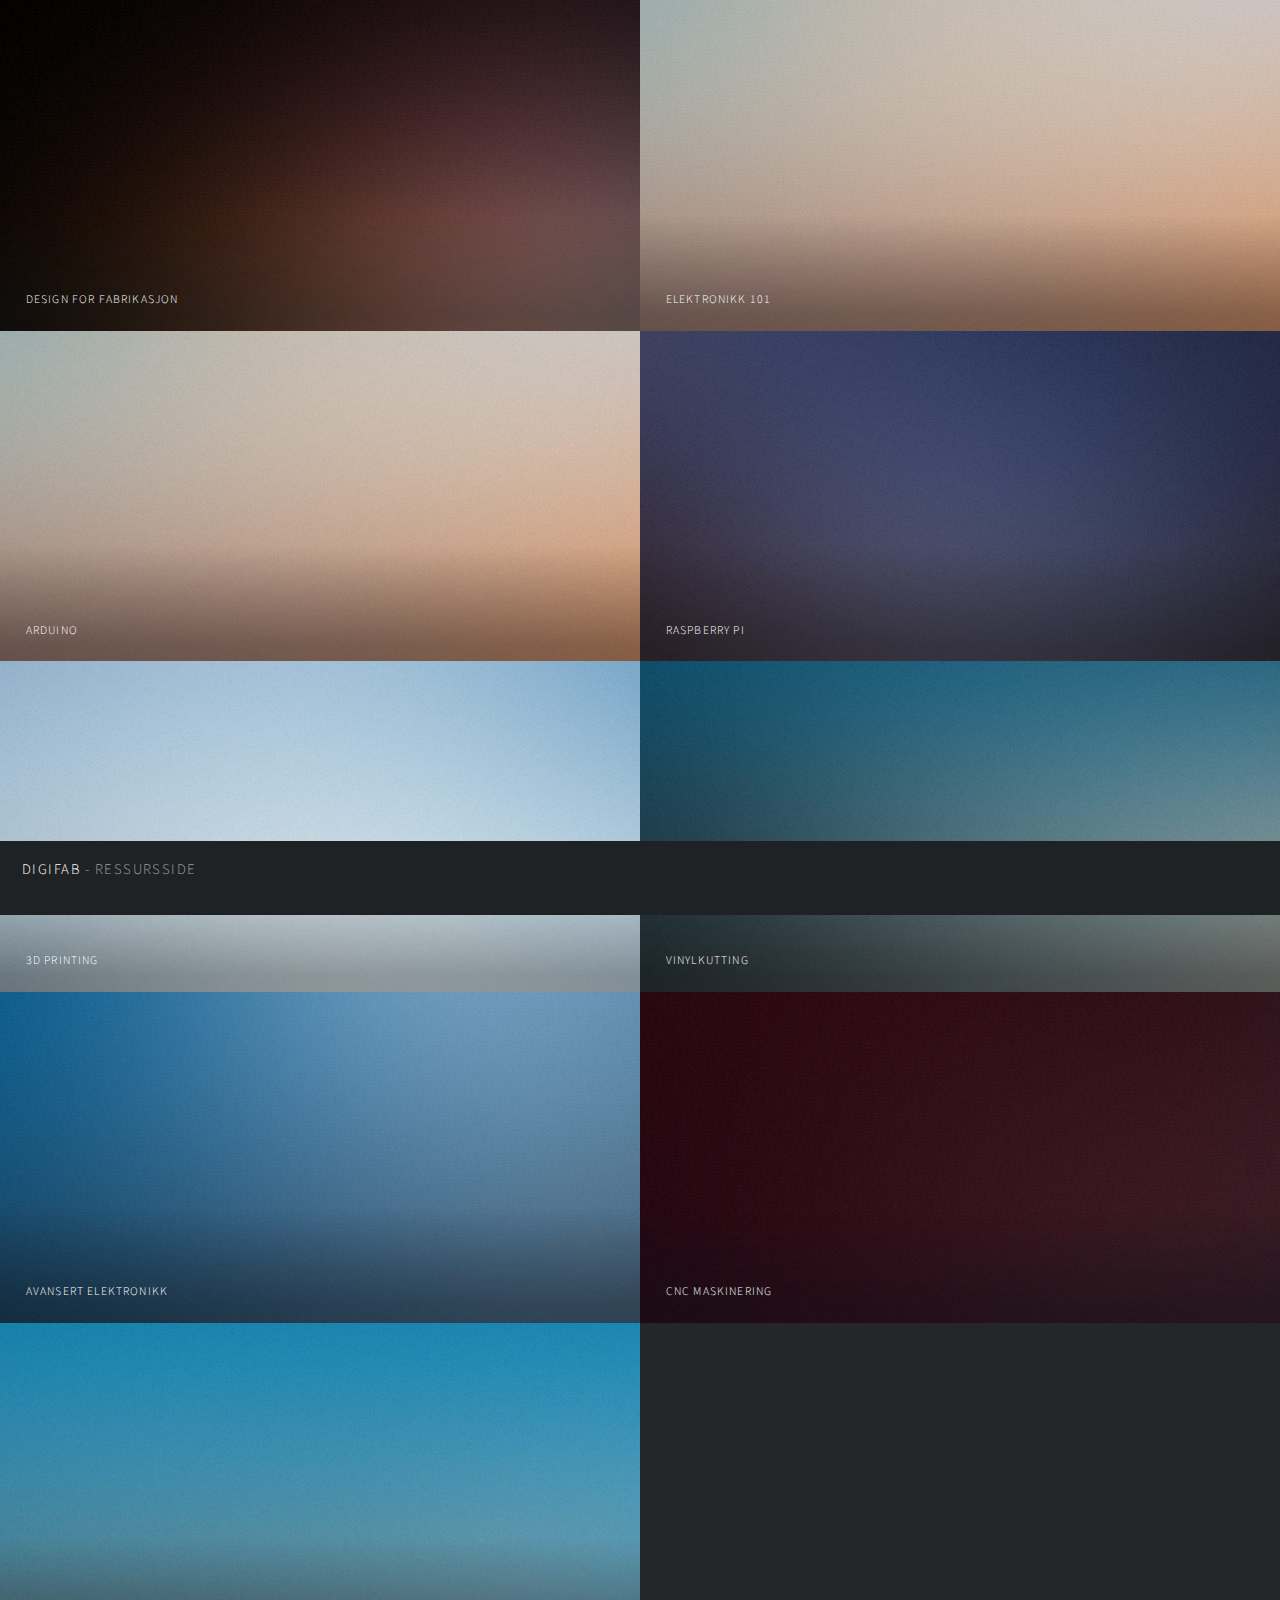
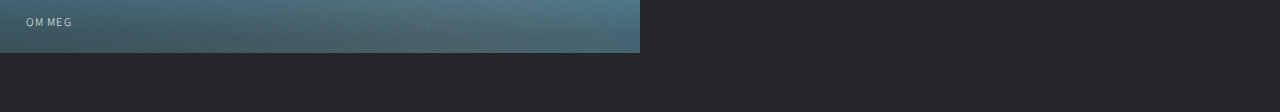
==== commit c684e0c1: "Added files to Oppgave 2" ====
--- a/docs/index.html
+++ b/docs/index.html
@@ -1,70 +1,90 @@
-<!DOCTYPE HTML>
+<!DOCTYPE html>
 <!--
 	Multiverse by HTML5 UP
 	html5up.net | @ajlkn
 	Free for personal and commercial use under the CCA 3.0 license (html5up.net/license)
 -->
 <html>
-	<head>
-		<title>DigiFab - Ressursside</title>
-		<meta charset="utf-8" />
-		<meta name="viewport" content="width=device-width, initial-scale=1, user-scalable=no" />
-		<link rel="stylesheet" href="assets/css/main.css" />
-		<noscript><link rel="stylesheet" href="assets/css/noscript.css" /></noscript>
-	</head>
-	<body class="is-preload">
-        <!-- Wrapper -->
-        <div id="wrapper">
-            <!-- Header -->
-            <header id="header">
-                <h1><a href="index.html"><strong>DigiFab</strong> - Ressursside</a></h1>
-            </header>
-            <div id="main">
-                <article class="thumb">
-                    <a href="om_meg.html"><img src="images/fulls/09.jpg" alt=""></a>
-                    <h2>Om Meg</h2>
-                </article>
-                <article class="thumb">
-                    <a href="design_for_fabrikasjon.html"><img src="images/fulls/01.jpg" alt=""></a>
-                    <h2>Design for fabrikasjon</h2>
-                </article>
-                <article class="thumb">
-                    <a href="elektronikk_101.html"><img src="images/fulls/02.jpg" alt=""></a>
-                    <h2>Elektronikk 101</h2>
-                </article>
-                <article class="thumb">
-                    <a href="arduino.html"><img src="images/fulls/02.jpg" alt=""></a>
-                    <h2>Arduino</h2>
-                </article>
-                <article class="thumb">
-                    <a href="raspberry Pi.html"><img src="images/fulls/03.jpg" alt=""></a>
-                    <h2>Raspberry Pi</h2>
-                </article>
-                <article class="thumb">
-                    <a href="3D printing.html"><img src="images/fulls/04.jpg" alt=""></a>
-                    <h2>3D printing</h2>
-                </article>
-                <article class="thumb">
-                    <a href="vinylkutting.html"><img src="images/fulls/05.jpg" alt=""></a>
-                    <h2>Vinylkutting</h2>
-                </article>
-                <article class="thumb">
-                    <a href="avansert Elektronikk.html"><img src="images/fulls/07.jpg" alt=""></a>
-                    <h2>Avansert Elektronikk</h2>
-                </article>
-                <article class="thumb">
-                    <a href="CNC maskinering.html"><img src="images/fulls/08.jpg" alt=""></a>
-                    <h2>CNC maskinering</h2>
-                </article>
-                
-            </div>
-        </div>
-        <!-- Scripts -->
-        <script src="assets/js/jquery.min.js"></script>
-        <script src="assets/js/jquery.poptrox.min.js"></script>
-        <script src="assets/js/browser.min.js"></script>
-        <script src="assets/js/breakpoints.min.js"></script>
-        <script src="assets/js/util.js"></script>
-        <script src="assets/js/main.js"></script>
-	</body>
-</html>+  <head>
+    <title>DigiFab - Ressursside</title>
+    <meta charset="utf-8" />
+    <meta
+      name="viewport"
+      content="width=device-width, initial-scale=1, user-scalable=no"
+    />
+    <link rel="stylesheet" href="assets/css/main.css" />
+    <noscript
+      ><link rel="stylesheet" href="assets/css/noscript.css"
+    /></noscript>
+  </head>
+  <body class="is-preload">
+    <!-- Wrapper -->
+    <div id="wrapper">
+      <!-- Header -->
+      <header id="header">
+        <h1>
+          <a href="index.html"><strong>DigiFab</strong> - Ressursside</a>
+        </h1>
+      </header>
+      <div id="main">
+        <article class="thumb">
+          <a href="design_for_fabrikasjon.html"
+            ><img src="images/fulls/01.jpg" alt=""
+          /></a>
+          <h2>Design for fabrikasjon</h2>
+        </article>
+        <article class="thumb">
+          <a href="elektronikk_101.html"
+            ><img src="images/fulls/02.jpg" alt=""
+          /></a>
+          <h2>Elektronikk 101</h2>
+        </article>
+        <article class="thumb">
+          <a href="arduino.html"><img src="images/fulls/02.jpg" alt="" /></a>
+          <h2>Arduino</h2>
+        </article>
+        <article class="thumb">
+          <a href="raspberry Pi.html"
+            ><img src="images/fulls/03.jpg" alt=""
+          /></a>
+          <h2>Raspberry Pi</h2>
+        </article>
+        <article class="thumb">
+          <a href="3D printing.html"
+            ><img src="images/fulls/04.jpg" alt=""
+          /></a>
+          <h2>3D printing</h2>
+        </article>
+        <article class="thumb">
+          <a href="vinylkutting.html"
+            ><img src="images/fulls/05.jpg" alt=""
+          /></a>
+          <h2>Vinylkutting</h2>
+        </article>
+        <article class="thumb">
+          <a href="avansert Elektronikk.html"
+            ><img src="images/fulls/07.jpg" alt=""
+          /></a>
+          <h2>Avansert Elektronikk</h2>
+        </article>
+        <article class="thumb">
+          <a href="CNC maskinering.html"
+            ><img src="images/fulls/08.jpg" alt=""
+          /></a>
+          <h2>CNC maskinering</h2>
+        </article>
+        <article class="thumb">
+          <a href="om_meg.html"><img src="images/fulls/09.jpg" alt="" /></a>
+          <h2>Om Meg</h2>
+        </article>
+      </div>
+    </div>
+    <!-- Scripts -->
+    <script src="assets/js/jquery.min.js"></script>
+    <script src="assets/js/jquery.poptrox.min.js"></script>
+    <script src="assets/js/browser.min.js"></script>
+    <script src="assets/js/breakpoints.min.js"></script>
+    <script src="assets/js/util.js"></script>
+    <script src="assets/js/main.js"></script>
+  </body>
+</html>
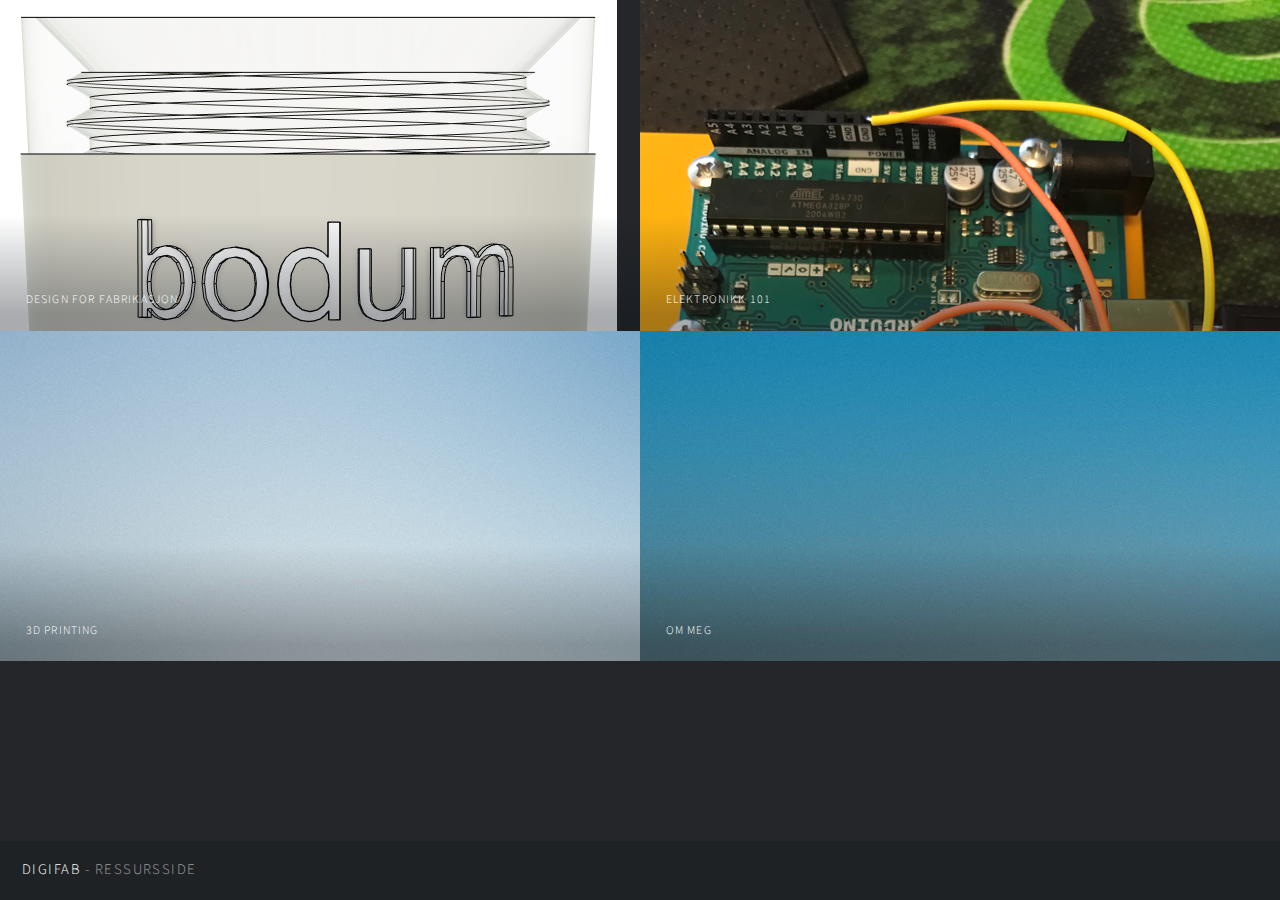
==== commit 5674cff0: "Added files" ====
--- a/docs/index.html
+++ b/docs/index.html
@@ -29,49 +29,21 @@
       <div id="main">
         <article class="thumb">
           <a href="design_for_fabrikasjon.html"
-            ><img src="images/fulls/01.jpg" alt=""
+            ><img src="Bilder/Bodum Kaffekopp front.png" alt="Bodum Kaffekopp"
           /></a>
           <h2>Design for fabrikasjon</h2>
         </article>
         <article class="thumb">
           <a href="elektronikk_101.html"
-            ><img src="images/fulls/02.jpg" alt=""
+            ><img src="Bilder/grøntgultgultrødtlys.png" alt="Lys"
           /></a>
           <h2>Elektronikk 101</h2>
-        </article>
-        <article class="thumb">
-          <a href="arduino.html"><img src="images/fulls/02.jpg" alt="" /></a>
-          <h2>Arduino</h2>
-        </article>
-        <article class="thumb">
-          <a href="raspberry Pi.html"
-            ><img src="images/fulls/03.jpg" alt=""
-          /></a>
-          <h2>Raspberry Pi</h2>
         </article>
         <article class="thumb">
           <a href="3D printing.html"
             ><img src="images/fulls/04.jpg" alt=""
           /></a>
           <h2>3D printing</h2>
-        </article>
-        <article class="thumb">
-          <a href="vinylkutting.html"
-            ><img src="images/fulls/05.jpg" alt=""
-          /></a>
-          <h2>Vinylkutting</h2>
-        </article>
-        <article class="thumb">
-          <a href="avansert Elektronikk.html"
-            ><img src="images/fulls/07.jpg" alt=""
-          /></a>
-          <h2>Avansert Elektronikk</h2>
-        </article>
-        <article class="thumb">
-          <a href="CNC maskinering.html"
-            ><img src="images/fulls/08.jpg" alt=""
-          /></a>
-          <h2>CNC maskinering</h2>
         </article>
         <article class="thumb">
           <a href="om_meg.html"><img src="images/fulls/09.jpg" alt="" /></a>
--- a/docs/assets/css/main.css
+++ b/docs/assets/css/main.css
@@ -14,6 +14,30 @@
 
 .generic h1 {
 	padding-top: 100px;
+}
+
+.fusion360 {
+	width: 65%;
+}
+
+#fusion360Img {
+	display: flex;
+	flex-direction: row;
+	align-content: flex-start;
+}
+
+.elLys {
+	width: 60%;
+}
+
+#lysSekvensFlex {
+	display: flex;
+	flex-direction: row;
+	flex-wrap: wrap;
+}
+
+.lysSekvens {
+	width: 500px;
 }
 
 @-moz-keyframes spinner {
@@ -80,44 +104,130 @@
 	}
 }
 
-html, body, div, span, applet, object,
-iframe, h1, h2, h3, h4, h5, h6, p, blockquote,
-pre, a, abbr, acronym, address, big, cite,
-code, del, dfn, em, img, ins, kbd, q, s, samp,
-small, strike, strong, sub, sup, tt, var, b,
-u, i, center, dl, dt, dd, ol, ul, li, fieldset,
-form, label, legend, table, caption, tbody,
-tfoot, thead, tr, th, td, article, aside,
-canvas, details, embed, figure, figcaption,
-footer, header, hgroup, menu, nav, output, ruby,
-section, summary, time, mark, audio, video {
+html,
+body,
+div,
+span,
+applet,
+object,
+iframe,
+h1,
+h2,
+h3,
+h4,
+h5,
+h6,
+p,
+blockquote,
+pre,
+a,
+abbr,
+acronym,
+address,
+big,
+cite,
+code,
+del,
+dfn,
+em,
+img,
+ins,
+kbd,
+q,
+s,
+samp,
+small,
+strike,
+strong,
+sub,
+sup,
+tt,
+var,
+b,
+u,
+i,
+center,
+dl,
+dt,
+dd,
+ol,
+ul,
+li,
+fieldset,
+form,
+label,
+legend,
+table,
+caption,
+tbody,
+tfoot,
+thead,
+tr,
+th,
+td,
+article,
+aside,
+canvas,
+details,
+embed,
+figure,
+figcaption,
+footer,
+header,
+hgroup,
+menu,
+nav,
+output,
+ruby,
+section,
+summary,
+time,
+mark,
+audio,
+video {
 	margin: 0;
 	padding: 0;
 	border: 0;
 	font-size: 100%;
 	font: inherit;
-	vertical-align: baseline;}
-
-article, aside, details, figcaption, figure,
-footer, header, hgroup, menu, nav, section {
-	display: block;}
+	vertical-align: baseline;
+}
+
+article,
+aside,
+details,
+figcaption,
+figure,
+footer,
+header,
+hgroup,
+menu,
+nav,
+section {
+	display: block;
+}
 
 body {
 	line-height: 1;
 }
 
-ol, ul {
+ol,
+ul {
 	list-style: none;
 }
 
-blockquote, q {
+blockquote,
+q {
 	quotes: none;
 }
 
-	blockquote:before, blockquote:after, q:before, q:after {
-		content: '';
-		content: none;
-	}
+blockquote:before,
+blockquote:after,
+q:before,
+q:after {
+	content: "";
+	content: none;
+}
 
 table {
 	border-collapse: collapse;
@@ -138,7 +248,9 @@
 	padding: 0;
 }
 
-input, select, textarea {
+input,
+select,
+textarea {
 	-moz-appearance: none;
 	-webkit-appearance: none;
 	-ms-appearance: none;
@@ -147,1323 +259,1450 @@
 
 /* Basic */
 
-	@-ms-viewport {
-		width: device-width;
-	}
-
+@-ms-viewport {
+	width: device-width;
+}
+
+body {
+	-ms-overflow-style: scrollbar;
+}
+
+@media screen and (max-width: 480px) {
+	html,
 	body {
-		-ms-overflow-style: scrollbar;
-	}
-
-	@media screen and (max-width: 480px) {
-
-		html, body {
-			min-width: 320px;
-		}
-
-	}
-
-	html {
-		box-sizing: border-box;
-	}
-
-	*, *:before, *:after {
-		box-sizing: inherit;
-	}
-
-	body {
-		background: #242629;
-	}
-
-		body.is-preload *, body.is-preload *:before, body.is-preload *:after {
-			-moz-animation: none !important;
-			-webkit-animation: none !important;
-			-ms-animation: none !important;
-			animation: none !important;
-			-moz-transition: none !important;
-			-webkit-transition: none !important;
-			-ms-transition: none !important;
-			transition: none !important;
-		}
-
-		body.is-resizing *, body.is-resizing *:before, body.is-resizing *:after {
-			-moz-animation: none !important;
-			-webkit-animation: none !important;
-			-ms-animation: none !important;
-			animation: none !important;
-			-moz-transition: none !important;
-			-webkit-transition: none !important;
-			-ms-transition: none !important;
-			transition: none !important;
-		}
+		min-width: 320px;
+	}
+}
+
+html {
+	box-sizing: border-box;
+}
+
+*,
+*:before,
+*:after {
+	box-sizing: inherit;
+}
+
+body {
+	background: #242629;
+}
+
+body.is-preload *,
+body.is-preload *:before,
+body.is-preload *:after {
+	-moz-animation: none !important;
+	-webkit-animation: none !important;
+	-ms-animation: none !important;
+	animation: none !important;
+	-moz-transition: none !important;
+	-webkit-transition: none !important;
+	-ms-transition: none !important;
+	transition: none !important;
+}
+
+body.is-resizing *,
+body.is-resizing *:before,
+body.is-resizing *:after {
+	-moz-animation: none !important;
+	-webkit-animation: none !important;
+	-ms-animation: none !important;
+	animation: none !important;
+	-moz-transition: none !important;
+	-webkit-transition: none !important;
+	-ms-transition: none !important;
+	transition: none !important;
+}
 
 /* Type */
 
-	body, input, select, textarea {
-		color: #a0a0a1;
-		font-family: "Source Sans Pro", Helvetica, sans-serif;
-		font-size: 15pt;
-		font-weight: 300;
-		letter-spacing: 0.025em;
-		line-height: 1.65;
-	}
-
-		@media screen and (max-width: 1680px) {
-
-			body, input, select, textarea {
-				font-size: 11pt;
-			}
-
-		}
-
-	a {
-		-moz-transition: color 0.2s ease-in-out, border-bottom-color 0.2s ease-in-out;
-		-webkit-transition: color 0.2s ease-in-out, border-bottom-color 0.2s ease-in-out;
-		-ms-transition: color 0.2s ease-in-out, border-bottom-color 0.2s ease-in-out;
-		transition: color 0.2s ease-in-out, border-bottom-color 0.2s ease-in-out;
-		border-bottom: dotted 1px;
-		color: #34a58e;
-		text-decoration: none;
-	}
-
-		a:hover {
-			border-bottom-color: transparent;
-			color: #34a58e !important;
-		}
-
-	strong, b {
-		color: #ffffff;
-		font-weight: 300;
-	}
-
-	em, i {
-		font-style: italic;
-	}
-
-	p {
-		margin: 0 0 2em 0;
-	}
-
-	h1, h2, h3, h4, h5, h6 {
-		color: #ffffff;
-		font-weight: 300;
-		letter-spacing: 0.1em;
-		line-height: 1.5;
-		margin: 0 0 1em 0;
-		text-transform: uppercase;
-	}
-
-		h1 a, h2 a, h3 a, h4 a, h5 a, h6 a {
-			color: inherit;
-			text-decoration: none;
-		}
-
-	h1 {
-		font-size: 2em;
-	}
-
+body,
+input,
+select,
+textarea {
+	color: #a0a0a1;
+	font-family: "Source Sans Pro", Helvetica, sans-serif;
+	font-size: 15pt;
+	font-weight: 300;
+	letter-spacing: 0.025em;
+	line-height: 1.65;
+}
+
+@media screen and (max-width: 1680px) {
+	body,
+	input,
+	select,
+	textarea {
+		font-size: 11pt;
+	}
+}
+
+a {
+	-moz-transition: color 0.2s ease-in-out, border-bottom-color 0.2s ease-in-out;
+	-webkit-transition: color 0.2s ease-in-out, border-bottom-color 0.2s ease-in-out;
+	-ms-transition: color 0.2s ease-in-out, border-bottom-color 0.2s ease-in-out;
+	transition: color 0.2s ease-in-out, border-bottom-color 0.2s ease-in-out;
+	border-bottom: dotted 1px;
+	color: #34a58e;
+	text-decoration: none;
+}
+
+a:hover {
+	border-bottom-color: transparent;
+	color: #34a58e !important;
+}
+
+strong,
+b {
+	color: #ffffff;
+	font-weight: 300;
+}
+
+em,
+i {
+	font-style: italic;
+}
+
+p {
+	margin: 0 0 2em 0;
+}
+
+h1,
+h2,
+h3,
+h4,
+h5,
+h6 {
+	color: #ffffff;
+	font-weight: 300;
+	letter-spacing: 0.1em;
+	line-height: 1.5;
+	margin: 0 0 1em 0;
+	text-transform: uppercase;
+}
+
+h1 a,
+h2 a,
+h3 a,
+h4 a,
+h5 a,
+h6 a {
+	color: inherit;
+	text-decoration: none;
+}
+
+h1 {
+	font-size: 2em;
+}
+
+h2 {
+	font-size: 1.25em;
+}
+
+h3 {
+	font-size: 1.1em;
+}
+
+h4 {
+	font-size: 1em;
+}
+
+h5 {
+	font-size: 0.9em;
+}
+
+h6 {
+	font-size: 0.7em;
+}
+
+@media screen and (max-width: 736px) {
 	h2 {
-		font-size: 1.25em;
+		font-size: 1em;
 	}
 
 	h3 {
-		font-size: 1.1em;
+		font-size: 0.9em;
 	}
 
 	h4 {
-		font-size: 1em;
+		font-size: 0.8em;
 	}
 
 	h5 {
-		font-size: 0.9em;
+		font-size: 0.7em;
 	}
 
 	h6 {
 		font-size: 0.7em;
 	}
-
-	@media screen and (max-width: 736px) {
-
-		h2 {
-			font-size: 1em;
-		}
-
-		h3 {
-			font-size: 0.9em;
-		}
-
-		h4 {
-			font-size: 0.8em;
-		}
-
-		h5 {
-			font-size: 0.7em;
-		}
-
-		h6 {
-			font-size: 0.7em;
-		}
-
-	}
-
-	sub {
-		font-size: 0.8em;
-		position: relative;
-		top: 0.5em;
-	}
-
-	sup {
-		font-size: 0.8em;
-		position: relative;
-		top: -0.5em;
-	}
-
-	blockquote {
-		border-left: 4px #36383c;
-		font-style: italic;
-		margin: 0 0 2em 0;
-		padding: 0.5em 0 0.5em 2em;
-	}
-
-	code {
-		background: #34363b;
-		border: solid 1px #36383c;
-		font-family: "Courier New", monospace;
-		font-size: 0.9em;
-		margin: 0 0.25em;
-		padding: 0.25em 0.65em;
-	}
-
-	pre {
-		-webkit-overflow-scrolling: touch;
-		font-family: "Courier New", monospace;
-		font-size: 0.9em;
-		margin: 0 0 2em 0;
-	}
-
-		pre code {
-			display: block;
-			line-height: 1.75;
-			padding: 1em 1.5em;
-			overflow-x: auto;
-		}
-
-	hr {
-		border: 0;
-		border-bottom: solid 1px #36383c;
-		margin: 2em 0;
-	}
-
-		hr.major {
-			margin: 3em 0;
-		}
-
-	.align-left {
-		text-align: left;
-	}
-
-	.align-center {
+}
+
+sub {
+	font-size: 0.8em;
+	position: relative;
+	top: 0.5em;
+}
+
+sup {
+	font-size: 0.8em;
+	position: relative;
+	top: -0.5em;
+}
+
+blockquote {
+	border-left: 4px #36383c;
+	font-style: italic;
+	margin: 0 0 2em 0;
+	padding: 0.5em 0 0.5em 2em;
+}
+
+code {
+	background: #34363b;
+	border: solid 1px #36383c;
+	font-family: "Courier New", monospace;
+	font-size: 0.9em;
+	margin: 0 0.25em;
+	padding: 0.25em 0.65em;
+}
+
+pre {
+	-webkit-overflow-scrolling: touch;
+	font-family: "Courier New", monospace;
+	font-size: 0.9em;
+	margin: 0 0 2em 0;
+}
+
+pre code {
+	display: block;
+	line-height: 1.75;
+	padding: 1em 1.5em;
+	overflow-x: auto;
+}
+
+hr {
+	border: 0;
+	border-bottom: solid 1px #36383c;
+	margin: 2em 0;
+}
+
+hr.major {
+	margin: 3em 0;
+}
+
+.align-left {
+	text-align: left;
+}
+
+.align-center {
+	text-align: center;
+}
+
+.align-right {
+	text-align: right;
+}
+
+/* Button */
+
+input[type="submit"],
+input[type="reset"],
+input[type="button"],
+button,
+.button {
+	-moz-appearance: none;
+	-webkit-appearance: none;
+	-ms-appearance: none;
+	appearance: none;
+	-moz-transition: background-color 0.2s ease-in-out, box-shadow 0.2s ease-in-out, color 0.2s ease-in-out;
+	-webkit-transition: background-color 0.2s ease-in-out, box-shadow 0.2s ease-in-out, color 0.2s ease-in-out;
+	-ms-transition: background-color 0.2s ease-in-out, box-shadow 0.2s ease-in-out, color 0.2s ease-in-out;
+	transition: background-color 0.2s ease-in-out, box-shadow 0.2s ease-in-out, color 0.2s ease-in-out;
+	background-color: transparent;
+	border: 0;
+	border-radius: 0;
+	box-shadow: inset 0 0 0 2px #36383c;
+	color: #ffffff !important;
+	cursor: pointer;
+	display: inline-block;
+	font-size: 0.9em;
+	font-weight: 300;
+	height: 3.05556em;
+	letter-spacing: 0.1em;
+	line-height: 3.05556em;
+	padding: 0 2.5em;
+	text-align: center;
+	text-decoration: none;
+	text-transform: uppercase;
+	white-space: nowrap;
+}
+
+input[type="submit"]:hover,
+input[type="reset"]:hover,
+input[type="button"]:hover,
+button:hover,
+.button:hover {
+	box-shadow: inset 0 0 0 2px #34a58e;
+	color: #34a58e !important;
+}
+
+input[type="submit"]:hover:active,
+input[type="reset"]:hover:active,
+input[type="button"]:hover:active,
+button:hover:active,
+.button:hover:active {
+	background-color: rgba(52, 165, 142, 0.15);
+	color: #34a58e !important;
+}
+
+input[type="submit"].icon,
+input[type="reset"].icon,
+input[type="button"].icon,
+button.icon,
+.button.icon {
+	padding-left: 1.35em;
+}
+
+input[type="submit"].icon:before,
+input[type="reset"].icon:before,
+input[type="button"].icon:before,
+button.icon:before,
+.button.icon:before {
+	margin-right: 0.5em;
+}
+
+input[type="submit"].fit,
+input[type="reset"].fit,
+input[type="button"].fit,
+button.fit,
+.button.fit {
+	width: 100%;
+}
+
+input[type="submit"].small,
+input[type="reset"].small,
+input[type="button"].small,
+button.small,
+.button.small {
+	font-size: 0.8em;
+}
+
+input[type="submit"].large,
+input[type="reset"].large,
+input[type="button"].large,
+button.large,
+.button.large {
+	font-size: 1.35em;
+}
+
+input[type="submit"].primary,
+input[type="reset"].primary,
+input[type="button"].primary,
+button.primary,
+.button.primary {
+	background-color: #34a58e;
+	box-shadow: none;
+}
+
+input[type="submit"].primary:hover,
+input[type="reset"].primary:hover,
+input[type="button"].primary:hover,
+button.primary:hover,
+.button.primary:hover {
+	background-color: #47c5ab;
+	color: #ffffff !important;
+}
+
+input[type="submit"].primary:hover:active,
+input[type="reset"].primary:hover:active,
+input[type="button"].primary:hover:active,
+button.primary:hover:active,
+.button.primary:hover:active {
+	background-color: #287e6d;
+}
+
+input[type="submit"].disabled,
+input[type="submit"]:disabled,
+input[type="reset"].disabled,
+input[type="reset"]:disabled,
+input[type="button"].disabled,
+input[type="button"]:disabled,
+button.disabled,
+button:disabled,
+.button.disabled,
+.button:disabled {
+	pointer-events: none;
+	opacity: 0.35;
+}
+
+/* Form */
+
+form {
+	margin: 0 0 2em 0;
+}
+
+form > :last-child {
+	margin-bottom: 0;
+}
+
+form > .fields {
+	display: -moz-flex;
+	display: -webkit-flex;
+	display: -ms-flex;
+	display: flex;
+	-moz-flex-wrap: wrap;
+	-webkit-flex-wrap: wrap;
+	-ms-flex-wrap: wrap;
+	flex-wrap: wrap;
+	width: calc(100% + 3em);
+	margin: -1.5em 0 2em -1.5em;
+}
+
+form > .fields > .field {
+	-moz-flex-grow: 0;
+	-webkit-flex-grow: 0;
+	-ms-flex-grow: 0;
+	flex-grow: 0;
+	-moz-flex-shrink: 0;
+	-webkit-flex-shrink: 0;
+	-ms-flex-shrink: 0;
+	flex-shrink: 0;
+	padding: 1.5em 0 0 1.5em;
+	width: calc(100% - 1.5em);
+}
+
+form > .fields > .field.half {
+	width: calc(50% - 0.75em);
+}
+
+form > .fields > .field.third {
+	width: calc(100% / 3 - 0.5em);
+}
+
+form > .fields > .field.quarter {
+	width: calc(25% - 0.375em);
+}
+
+@media screen and (max-width: 736px) {
+	form > .fields {
+		width: calc(100% + 3em);
+		margin: -1.5em 0 2em -1.5em;
+	}
+
+	form > .fields > .field {
+		padding: 1.5em 0 0 1.5em;
+		width: calc(100% - 1.5em);
+	}
+
+	form > .fields > .field.half {
+		width: calc(100% - 1.5em);
+	}
+
+	form > .fields > .field.third {
+		width: calc(100% - 1.5em);
+	}
+
+	form > .fields > .field.quarter {
+		width: calc(100% - 1.5em);
+	}
+}
+
+label {
+	color: #ffffff;
+	display: block;
+	font-size: 0.9em;
+	font-weight: 300;
+	margin: 0 0 1em 0;
+}
+
+input[type="text"],
+input[type="password"],
+input[type="email"],
+input[type="tel"],
+input[type="search"],
+input[type="url"],
+select,
+textarea {
+	-moz-appearance: none;
+	-webkit-appearance: none;
+	-ms-appearance: none;
+	appearance: none;
+	background: #34363b;
+	border: 0;
+	border-radius: 0;
+	color: #a0a0a1;
+	display: block;
+	outline: 0;
+	padding: 0 1em;
+	text-decoration: none;
+	width: 100%;
+}
+
+input[type="text"]:invalid,
+input[type="password"]:invalid,
+input[type="email"]:invalid,
+input[type="tel"]:invalid,
+input[type="search"]:invalid,
+input[type="url"]:invalid,
+select:invalid,
+textarea:invalid {
+	box-shadow: none;
+}
+
+input[type="text"]:focus,
+input[type="password"]:focus,
+input[type="email"]:focus,
+input[type="tel"]:focus,
+input[type="search"]:focus,
+input[type="url"]:focus,
+select:focus,
+textarea:focus {
+	box-shadow: inset 0 0 0 2px #34a58e;
+}
+
+select {
+	background-image: url("data:image/svg+xml;charset=utf8,%3Csvg xmlns='http://www.w3.org/2000/svg' width='40' height='40' preserveAspectRatio='none' viewBox='0 0 40 40'%3E%3Cpath d='M9.4,12.3l10.4,10.4l10.4-10.4c0.2-0.2,0.5-0.4,0.9-0.4c0.3,0,0.6,0.1,0.9,0.4l3.3,3.3c0.2,0.2,0.4,0.5,0.4,0.9 c0,0.4-0.1,0.6-0.4,0.9L20.7,31.9c-0.2,0.2-0.5,0.4-0.9,0.4c-0.3,0-0.6-0.1-0.9-0.4L4.3,17.3c-0.2-0.2-0.4-0.5-0.4-0.9 c0-0.4,0.1-0.6,0.4-0.9l3.3-3.3c0.2-0.2,0.5-0.4,0.9-0.4S9.1,12.1,9.4,12.3z' fill='%2336383c' /%3E%3C/svg%3E");
+	background-size: 1.25rem;
+	background-repeat: no-repeat;
+	background-position: calc(100% - 1rem) center;
+	height: 2.75em;
+	padding-right: 2.75em;
+	text-overflow: ellipsis;
+}
+
+select option {
+	color: #ffffff;
+	background: #242629;
+}
+
+select:focus::-ms-value {
+	background-color: transparent;
+}
+
+select::-ms-expand {
+	display: none;
+}
+
+input[type="text"],
+input[type="password"],
+input[type="email"],
+input[type="tel"],
+input[type="search"],
+input[type="url"],
+select {
+	height: 2.75em;
+}
+
+textarea {
+	padding: 0.75em 1em;
+}
+
+input[type="checkbox"],
+input[type="radio"] {
+	-moz-appearance: none;
+	-webkit-appearance: none;
+	-ms-appearance: none;
+	appearance: none;
+	display: block;
+	float: left;
+	margin-right: -2em;
+	opacity: 0;
+	width: 1em;
+	z-index: -1;
+}
+
+input[type="checkbox"] + label,
+input[type="radio"] + label {
+	text-decoration: none;
+	color: #a0a0a1;
+	cursor: pointer;
+	display: inline-block;
+	font-size: 1em;
+	font-weight: 300;
+	padding-left: 2.4em;
+	padding-right: 0.75em;
+	position: relative;
+}
+
+input[type="checkbox"] + label:before,
+input[type="radio"] + label:before {
+	-moz-osx-font-smoothing: grayscale;
+	-webkit-font-smoothing: antialiased;
+	display: inline-block;
+	font-style: normal;
+	font-variant: normal;
+	text-rendering: auto;
+	line-height: 1;
+	text-transform: none !important;
+	font-family: "Font Awesome 5 Free";
+	font-weight: 900;
+}
+
+input[type="checkbox"] + label:before,
+input[type="radio"] + label:before {
+	background: #34363b;
+	content: "";
+	display: inline-block;
+	font-size: 0.8em;
+	height: 2.0625em;
+	left: 0;
+	line-height: 2.0625em;
+	position: absolute;
+	text-align: center;
+	top: 0;
+	width: 2.0625em;
+}
+
+input[type="checkbox"]:checked + label:before,
+input[type="radio"]:checked + label:before {
+	background: #34a58e;
+	border-color: #34a58e;
+	color: #ffffff;
+	content: "\f00c";
+}
+
+input[type="checkbox"]:focus + label:before,
+input[type="radio"]:focus + label:before {
+	box-shadow: 0 0 0 2px #34a58e;
+}
+
+input[type="radio"] + label:before {
+	border-radius: 100%;
+}
+
+::-webkit-input-placeholder {
+	color: #707071 !important;
+	opacity: 1;
+}
+
+:-moz-placeholder {
+	color: #707071 !important;
+	opacity: 1;
+}
+
+::-moz-placeholder {
+	color: #707071 !important;
+	opacity: 1;
+}
+
+:-ms-input-placeholder {
+	color: #707071 !important;
+	opacity: 1;
+}
+
+/* Icon */
+
+.icon {
+	text-decoration: none;
+	border-bottom: none;
+	position: relative;
+}
+
+.icon:before {
+	-moz-osx-font-smoothing: grayscale;
+	-webkit-font-smoothing: antialiased;
+	display: inline-block;
+	font-style: normal;
+	font-variant: normal;
+	text-rendering: auto;
+	line-height: 1;
+	text-transform: none !important;
+	font-family: "Font Awesome 5 Free";
+	font-weight: 400;
+}
+
+.icon > .label {
+	display: none;
+}
+
+.icon:before {
+	line-height: inherit;
+}
+
+.icon.solid:before {
+	font-weight: 900;
+}
+
+.icon.brands:before {
+	font-family: "Font Awesome 5 Brands";
+}
+
+/* List */
+
+ol {
+	list-style: decimal;
+	margin: 0 0 2em 0;
+	padding-left: 1.25em;
+}
+
+ol li {
+	padding-left: 0.25em;
+}
+
+ul {
+	list-style: disc;
+	margin: 0 0 2em 0;
+	padding-left: 1em;
+}
+
+ul li {
+	padding-left: 0.5em;
+}
+
+ul.alt {
+	list-style: none;
+	padding-left: 0;
+}
+
+ul.alt li {
+	border-top: solid 1px #36383c;
+	padding: 0.5em 0;
+}
+
+ul.alt li:first-child {
+	border-top: 0;
+	padding-top: 0;
+}
+
+dl {
+	margin: 0 0 2em 0;
+}
+
+dl dt {
+	display: block;
+	font-weight: 300;
+	margin: 0 0 1em 0;
+}
+
+dl dd {
+	margin-left: 2em;
+}
+
+/* Actions */
+
+ul.actions {
+	display: -moz-flex;
+	display: -webkit-flex;
+	display: -ms-flex;
+	display: flex;
+	cursor: default;
+	list-style: none;
+	margin-left: -1em;
+	padding-left: 0;
+}
+
+ul.actions li {
+	padding: 0 0 0 1em;
+	vertical-align: middle;
+}
+
+ul.actions.special {
+	-moz-justify-content: center;
+	-webkit-justify-content: center;
+	-ms-justify-content: center;
+	justify-content: center;
+	width: 100%;
+	margin-left: 0;
+}
+
+ul.actions.special li:first-child {
+	padding-left: 0;
+}
+
+ul.actions.stacked {
+	-moz-flex-direction: column;
+	-webkit-flex-direction: column;
+	-ms-flex-direction: column;
+	flex-direction: column;
+	margin-left: 0;
+}
+
+ul.actions.stacked li {
+	padding: 1.3em 0 0 0;
+}
+
+ul.actions.stacked li:first-child {
+	padding-top: 0;
+}
+
+ul.actions.fit {
+	width: calc(100% + 1em);
+}
+
+ul.actions.fit li {
+	-moz-flex-grow: 1;
+	-webkit-flex-grow: 1;
+	-ms-flex-grow: 1;
+	flex-grow: 1;
+	-moz-flex-shrink: 1;
+	-webkit-flex-shrink: 1;
+	-ms-flex-shrink: 1;
+	flex-shrink: 1;
+	width: 100%;
+}
+
+ul.actions.fit li > * {
+	width: 100%;
+}
+
+ul.actions.fit.stacked {
+	width: 100%;
+}
+
+@media screen and (max-width: 480px) {
+	ul.actions:not(.fixed) {
+		-moz-flex-direction: column;
+		-webkit-flex-direction: column;
+		-ms-flex-direction: column;
+		flex-direction: column;
+		margin-left: 0;
+		width: 100% !important;
+	}
+
+	ul.actions:not(.fixed) li {
+		-moz-flex-grow: 1;
+		-webkit-flex-grow: 1;
+		-ms-flex-grow: 1;
+		flex-grow: 1;
+		-moz-flex-shrink: 1;
+		-webkit-flex-shrink: 1;
+		-ms-flex-shrink: 1;
+		flex-shrink: 1;
+		padding: 1em 0 0 0;
 		text-align: center;
-	}
-
-	.align-right {
-		text-align: right;
-	}
-
-/* Button */
-
-	input[type="submit"],
-	input[type="reset"],
-	input[type="button"],
-	button,
-	.button {
-		-moz-appearance: none;
-		-webkit-appearance: none;
-		-ms-appearance: none;
-		appearance: none;
-		-moz-transition: background-color 0.2s ease-in-out, box-shadow 0.2s ease-in-out, color 0.2s ease-in-out;
-		-webkit-transition: background-color 0.2s ease-in-out, box-shadow 0.2s ease-in-out, color 0.2s ease-in-out;
-		-ms-transition: background-color 0.2s ease-in-out, box-shadow 0.2s ease-in-out, color 0.2s ease-in-out;
-		transition: background-color 0.2s ease-in-out, box-shadow 0.2s ease-in-out, color 0.2s ease-in-out;
-		background-color: transparent;
-		border: 0;
-		border-radius: 0;
-		box-shadow: inset 0 0 0 2px #36383c;
-		color: #ffffff !important;
-		cursor: pointer;
-		display: inline-block;
-		font-size: 0.9em;
-		font-weight: 300;
-		height: 3.05556em;
-		letter-spacing: 0.1em;
-		line-height: 3.05556em;
-		padding: 0 2.5em;
-		text-align: center;
-		text-decoration: none;
-		text-transform: uppercase;
-		white-space: nowrap;
-	}
-
-		input[type="submit"]:hover,
-		input[type="reset"]:hover,
-		input[type="button"]:hover,
-		button:hover,
-		.button:hover {
-			box-shadow: inset 0 0 0 2px #34a58e;
-			color: #34a58e !important;
-		}
-
-			input[type="submit"]:hover:active,
-			input[type="reset"]:hover:active,
-			input[type="button"]:hover:active,
-			button:hover:active,
-			.button:hover:active {
-				background-color: rgba(52, 165, 142, 0.15);
-				color: #34a58e !important;
-			}
-
-		input[type="submit"].icon,
-		input[type="reset"].icon,
-		input[type="button"].icon,
-		button.icon,
-		.button.icon {
-			padding-left: 1.35em;
-		}
-
-			input[type="submit"].icon:before,
-			input[type="reset"].icon:before,
-			input[type="button"].icon:before,
-			button.icon:before,
-			.button.icon:before {
-				margin-right: 0.5em;
-			}
-
-		input[type="submit"].fit,
-		input[type="reset"].fit,
-		input[type="button"].fit,
-		button.fit,
-		.button.fit {
-			width: 100%;
-		}
-
-		input[type="submit"].small,
-		input[type="reset"].small,
-		input[type="button"].small,
-		button.small,
-		.button.small {
-			font-size: 0.8em;
-		}
-
-		input[type="submit"].large,
-		input[type="reset"].large,
-		input[type="button"].large,
-		button.large,
-		.button.large {
-			font-size: 1.35em;
-		}
-
-		input[type="submit"].primary,
-		input[type="reset"].primary,
-		input[type="button"].primary,
-		button.primary,
-		.button.primary {
-			background-color: #34a58e;
-			box-shadow: none;
-		}
-
-			input[type="submit"].primary:hover,
-			input[type="reset"].primary:hover,
-			input[type="button"].primary:hover,
-			button.primary:hover,
-			.button.primary:hover {
-				background-color: #47c5ab;
-				color: #ffffff !important;
-			}
-
-				input[type="submit"].primary:hover:active,
-				input[type="reset"].primary:hover:active,
-				input[type="button"].primary:hover:active,
-				button.primary:hover:active,
-				.button.primary:hover:active {
-					background-color: #287e6d;
-				}
-
-		input[type="submit"].disabled, input[type="submit"]:disabled,
-		input[type="reset"].disabled,
-		input[type="reset"]:disabled,
-		input[type="button"].disabled,
-		input[type="button"]:disabled,
-		button.disabled,
-		button:disabled,
-		.button.disabled,
-		.button:disabled {
-			pointer-events: none;
-			opacity: 0.35;
-		}
-
-/* Form */
-
-	form {
-		margin: 0 0 2em 0;
-	}
-
-		form > :last-child {
-			margin-bottom: 0;
-		}
-
-		form > .fields {
-			display: -moz-flex;
-			display: -webkit-flex;
-			display: -ms-flex;
-			display: flex;
-			-moz-flex-wrap: wrap;
-			-webkit-flex-wrap: wrap;
-			-ms-flex-wrap: wrap;
-			flex-wrap: wrap;
-			width: calc(100% + 3em);
-			margin: -1.5em 0 2em -1.5em;
-		}
-
-			form > .fields > .field {
-				-moz-flex-grow: 0;
-				-webkit-flex-grow: 0;
-				-ms-flex-grow: 0;
-				flex-grow: 0;
-				-moz-flex-shrink: 0;
-				-webkit-flex-shrink: 0;
-				-ms-flex-shrink: 0;
-				flex-shrink: 0;
-				padding: 1.5em 0 0 1.5em;
-				width: calc(100% - 1.5em);
-			}
-
-				form > .fields > .field.half {
-					width: calc(50% - 0.75em);
-				}
-
-				form > .fields > .field.third {
-					width: calc(100%/3 - 0.5em);
-				}
-
-				form > .fields > .field.quarter {
-					width: calc(25% - 0.375em);
-				}
-
-		@media screen and (max-width: 736px) {
-
-			form > .fields {
-				width: calc(100% + 3em);
-				margin: -1.5em 0 2em -1.5em;
-			}
-
-				form > .fields > .field {
-					padding: 1.5em 0 0 1.5em;
-					width: calc(100% - 1.5em);
-				}
-
-					form > .fields > .field.half {
-						width: calc(100% - 1.5em);
-					}
-
-					form > .fields > .field.third {
-						width: calc(100% - 1.5em);
-					}
-
-					form > .fields > .field.quarter {
-						width: calc(100% - 1.5em);
-					}
-
-		}
-
-	label {
-		color: #ffffff;
-		display: block;
-		font-size: 0.9em;
-		font-weight: 300;
-		margin: 0 0 1em 0;
-	}
-
-	input[type="text"],
-	input[type="password"],
-	input[type="email"],
-	input[type="tel"],
-	input[type="search"],
-	input[type="url"],
-	select,
-	textarea {
-		-moz-appearance: none;
-		-webkit-appearance: none;
-		-ms-appearance: none;
-		appearance: none;
-		background: #34363b;
-		border: 0;
-		border-radius: 0;
-		color: #a0a0a1;
-		display: block;
-		outline: 0;
-		padding: 0 1em;
-		text-decoration: none;
 		width: 100%;
 	}
 
-		input[type="text"]:invalid,
-		input[type="password"]:invalid,
-		input[type="email"]:invalid,
-		input[type="tel"]:invalid,
-		input[type="search"]:invalid,
-		input[type="url"]:invalid,
-		select:invalid,
-		textarea:invalid {
-			box-shadow: none;
-		}
-
-		input[type="text"]:focus,
-		input[type="password"]:focus,
-		input[type="email"]:focus,
-		input[type="tel"]:focus,
-		input[type="search"]:focus,
-		input[type="url"]:focus,
-		select:focus,
-		textarea:focus {
-			box-shadow: inset 0 0 0 2px #34a58e;
-		}
-
-	select {
-		background-image: url("data:image/svg+xml;charset=utf8,%3Csvg xmlns='http://www.w3.org/2000/svg' width='40' height='40' preserveAspectRatio='none' viewBox='0 0 40 40'%3E%3Cpath d='M9.4,12.3l10.4,10.4l10.4-10.4c0.2-0.2,0.5-0.4,0.9-0.4c0.3,0,0.6,0.1,0.9,0.4l3.3,3.3c0.2,0.2,0.4,0.5,0.4,0.9 c0,0.4-0.1,0.6-0.4,0.9L20.7,31.9c-0.2,0.2-0.5,0.4-0.9,0.4c-0.3,0-0.6-0.1-0.9-0.4L4.3,17.3c-0.2-0.2-0.4-0.5-0.4-0.9 c0-0.4,0.1-0.6,0.4-0.9l3.3-3.3c0.2-0.2,0.5-0.4,0.9-0.4S9.1,12.1,9.4,12.3z' fill='%2336383c' /%3E%3C/svg%3E");
-		background-size: 1.25rem;
-		background-repeat: no-repeat;
-		background-position: calc(100% - 1rem) center;
-		height: 2.75em;
-		padding-right: 2.75em;
-		text-overflow: ellipsis;
-	}
-
-		select option {
-			color: #ffffff;
-			background: #242629;
-		}
-
-		select:focus::-ms-value {
-			background-color: transparent;
-		}
-
-		select::-ms-expand {
-			display: none;
-		}
-
-	input[type="text"],
-	input[type="password"],
-	input[type="email"],
-	input[type="tel"],
-	input[type="search"],
-	input[type="url"],
-	select {
-		height: 2.75em;
-	}
-
-	textarea {
-		padding: 0.75em 1em;
-	}
-
-	input[type="checkbox"],
-	input[type="radio"] {
-		-moz-appearance: none;
-		-webkit-appearance: none;
-		-ms-appearance: none;
-		appearance: none;
-		display: block;
-		float: left;
-		margin-right: -2em;
-		opacity: 0;
-		width: 1em;
-		z-index: -1;
-	}
-
-		input[type="checkbox"] + label,
-		input[type="radio"] + label {
-			text-decoration: none;
-			color: #a0a0a1;
-			cursor: pointer;
-			display: inline-block;
-			font-size: 1em;
-			font-weight: 300;
-			padding-left: 2.4em;
-			padding-right: 0.75em;
-			position: relative;
-		}
-
-			input[type="checkbox"] + label:before,
-			input[type="radio"] + label:before {
-				-moz-osx-font-smoothing: grayscale;
-				-webkit-font-smoothing: antialiased;
-				display: inline-block;
-				font-style: normal;
-				font-variant: normal;
-				text-rendering: auto;
-				line-height: 1;
-				text-transform: none !important;
-				font-family: 'Font Awesome 5 Free';
-				font-weight: 900;
-			}
-
-			input[type="checkbox"] + label:before,
-			input[type="radio"] + label:before {
-				background: #34363b;
-				content: '';
-				display: inline-block;
-				font-size: 0.8em;
-				height: 2.0625em;
-				left: 0;
-				line-height: 2.0625em;
-				position: absolute;
-				text-align: center;
-				top: 0;
-				width: 2.0625em;
-			}
-
-		input[type="checkbox"]:checked + label:before,
-		input[type="radio"]:checked + label:before {
-			background: #34a58e;
-			border-color: #34a58e;
-			color: #ffffff;
-			content: '\f00c';
-		}
-
-		input[type="checkbox"]:focus + label:before,
-		input[type="radio"]:focus + label:before {
-			box-shadow: 0 0 0 2px #34a58e;
-		}
-
-	input[type="radio"] + label:before {
-		border-radius: 100%;
-	}
-
-	::-webkit-input-placeholder {
-		color: #707071 !important;
-		opacity: 1.0;
-	}
-
-	:-moz-placeholder {
-		color: #707071 !important;
-		opacity: 1.0;
-	}
-
-	::-moz-placeholder {
-		color: #707071 !important;
-		opacity: 1.0;
-	}
-
-	:-ms-input-placeholder {
-		color: #707071 !important;
-		opacity: 1.0;
-	}
-
-/* Icon */
-
-	.icon {
-		text-decoration: none;
-		border-bottom: none;
-		position: relative;
-	}
-
-		.icon:before {
-			-moz-osx-font-smoothing: grayscale;
-			-webkit-font-smoothing: antialiased;
-			display: inline-block;
-			font-style: normal;
-			font-variant: normal;
-			text-rendering: auto;
-			line-height: 1;
-			text-transform: none !important;
-			font-family: 'Font Awesome 5 Free';
-			font-weight: 400;
-		}
-
-		.icon > .label {
-			display: none;
-		}
-
-		.icon:before {
-			line-height: inherit;
-		}
-
-		.icon.solid:before {
-			font-weight: 900;
-		}
-
-		.icon.brands:before {
-			font-family: 'Font Awesome 5 Brands';
-		}
-
-/* List */
-
-	ol {
-		list-style: decimal;
-		margin: 0 0 2em 0;
-		padding-left: 1.25em;
-	}
-
-		ol li {
-			padding-left: 0.25em;
-		}
-
-	ul {
-		list-style: disc;
-		margin: 0 0 2em 0;
-		padding-left: 1em;
-	}
-
-		ul li {
-			padding-left: 0.5em;
-		}
-
-		ul.alt {
-			list-style: none;
-			padding-left: 0;
-		}
-
-			ul.alt li {
-				border-top: solid 1px #36383c;
-				padding: 0.5em 0;
-			}
-
-				ul.alt li:first-child {
-					border-top: 0;
-					padding-top: 0;
-				}
-
-	dl {
-		margin: 0 0 2em 0;
-	}
-
-		dl dt {
-			display: block;
-			font-weight: 300;
-			margin: 0 0 1em 0;
-		}
-
-		dl dd {
-			margin-left: 2em;
-		}
-
-/* Actions */
-
-	ul.actions {
-		display: -moz-flex;
-		display: -webkit-flex;
-		display: -ms-flex;
-		display: flex;
-		cursor: default;
-		list-style: none;
-		margin-left: -1em;
-		padding-left: 0;
-	}
-
-		ul.actions li {
-			padding: 0 0 0 1em;
-			vertical-align: middle;
-		}
-
-		ul.actions.special {
-			-moz-justify-content: center;
-			-webkit-justify-content: center;
-			-ms-justify-content: center;
-			justify-content: center;
-			width: 100%;
-			margin-left: 0;
-		}
-
-			ul.actions.special li:first-child {
-				padding-left: 0;
-			}
-
-		ul.actions.stacked {
-			-moz-flex-direction: column;
-			-webkit-flex-direction: column;
-			-ms-flex-direction: column;
-			flex-direction: column;
-			margin-left: 0;
-		}
-
-			ul.actions.stacked li {
-				padding: 1.3em 0 0 0;
-			}
-
-				ul.actions.stacked li:first-child {
-					padding-top: 0;
-				}
-
-		ul.actions.fit {
-			width: calc(100% + 1em);
-		}
-
-			ul.actions.fit li {
-				-moz-flex-grow: 1;
-				-webkit-flex-grow: 1;
-				-ms-flex-grow: 1;
-				flex-grow: 1;
-				-moz-flex-shrink: 1;
-				-webkit-flex-shrink: 1;
-				-ms-flex-shrink: 1;
-				flex-shrink: 1;
-				width: 100%;
-			}
-
-				ul.actions.fit li > * {
-					width: 100%;
-				}
-
-			ul.actions.fit.stacked {
-				width: 100%;
-			}
-
-		@media screen and (max-width: 480px) {
-
-			ul.actions:not(.fixed) {
-				-moz-flex-direction: column;
-				-webkit-flex-direction: column;
-				-ms-flex-direction: column;
-				flex-direction: column;
-				margin-left: 0;
-				width: 100% !important;
-			}
-
-				ul.actions:not(.fixed) li {
-					-moz-flex-grow: 1;
-					-webkit-flex-grow: 1;
-					-ms-flex-grow: 1;
-					flex-grow: 1;
-					-moz-flex-shrink: 1;
-					-webkit-flex-shrink: 1;
-					-ms-flex-shrink: 1;
-					flex-shrink: 1;
-					padding: 1em 0 0 0;
-					text-align: center;
-					width: 100%;
-				}
-
-					ul.actions:not(.fixed) li > * {
-						width: 100%;
-					}
-
-					ul.actions:not(.fixed) li:first-child {
-						padding-top: 0;
-					}
-
-					ul.actions:not(.fixed) li input[type="submit"],
-					ul.actions:not(.fixed) li input[type="reset"],
-					ul.actions:not(.fixed) li input[type="button"],
-					ul.actions:not(.fixed) li button,
-					ul.actions:not(.fixed) li .button {
-						width: 100%;
-					}
-
-						ul.actions:not(.fixed) li input[type="submit"].icon:before,
-						ul.actions:not(.fixed) li input[type="reset"].icon:before,
-						ul.actions:not(.fixed) li input[type="button"].icon:before,
-						ul.actions:not(.fixed) li button.icon:before,
-						ul.actions:not(.fixed) li .button.icon:before {
-							margin-left: -0.5rem;
-						}
-
-		}
+	ul.actions:not(.fixed) li > * {
+		width: 100%;
+	}
+
+	ul.actions:not(.fixed) li:first-child {
+		padding-top: 0;
+	}
+
+	ul.actions:not(.fixed) li input[type="submit"],
+	ul.actions:not(.fixed) li input[type="reset"],
+	ul.actions:not(.fixed) li input[type="button"],
+	ul.actions:not(.fixed) li button,
+	ul.actions:not(.fixed) li .button {
+		width: 100%;
+	}
+
+	ul.actions:not(.fixed) li input[type="submit"].icon:before,
+	ul.actions:not(.fixed) li input[type="reset"].icon:before,
+	ul.actions:not(.fixed) li input[type="button"].icon:before,
+	ul.actions:not(.fixed) li button.icon:before,
+	ul.actions:not(.fixed) li .button.icon:before {
+		margin-left: -0.5rem;
+	}
+}
 
 /* Icons */
 
-	ul.icons {
-		cursor: default;
-		list-style: none;
-		padding-left: 0;
-	}
-
-		ul.icons li {
-			display: inline-block;
-			padding: 0 1em 0 0;
-		}
-
-			ul.icons li:last-child {
-				padding-right: 0;
-			}
-
-			ul.icons li .icon {
-				color: #505051;
-			}
-
-				ul.icons li .icon:before {
-					font-size: 1.5em;
-				}
+ul.icons {
+	cursor: default;
+	list-style: none;
+	padding-left: 0;
+}
+
+ul.icons li {
+	display: inline-block;
+	padding: 0 1em 0 0;
+}
+
+ul.icons li:last-child {
+	padding-right: 0;
+}
+
+ul.icons li .icon {
+	color: #505051;
+}
+
+ul.icons li .icon:before {
+	font-size: 1.5em;
+}
 
 /* Table */
 
-	.table-wrapper {
-		-webkit-overflow-scrolling: touch;
-		overflow-x: auto;
-	}
-
-	table {
-		margin: 0 0 2em 0;
+.table-wrapper {
+	-webkit-overflow-scrolling: touch;
+	overflow-x: auto;
+}
+
+table {
+	margin: 0 0 2em 0;
+	width: 100%;
+}
+
+table tbody tr {
+	border: solid 1px #36383c;
+	border-left: 0;
+	border-right: 0;
+}
+
+table tbody tr:nth-child(2n + 1) {
+	background-color: #34363b;
+}
+
+table td {
+	padding: 0.75em 0.75em;
+}
+
+table th {
+	color: #ffffff;
+	font-size: 0.9em;
+	font-weight: 300;
+	padding: 0 0.75em 0.75em 0.75em;
+	text-align: left;
+}
+
+table thead {
+	border-bottom: solid 2px #36383c;
+}
+
+table tfoot {
+	border-top: solid 2px #36383c;
+}
+
+table.alt {
+	border-collapse: separate;
+}
+
+table.alt tbody tr td {
+	border: solid 1px #36383c;
+	border-left-width: 0;
+	border-top-width: 0;
+}
+
+table.alt tbody tr td:first-child {
+	border-left-width: 1px;
+}
+
+table.alt tbody tr:first-child td {
+	border-top-width: 1px;
+}
+
+table.alt thead {
+	border-bottom: 0;
+}
+
+table.alt tfoot {
+	border-top: 0;
+}
+
+/* Panel */
+
+.panel {
+	padding: 4em 4em 2em 4em;
+	-moz-transform: translateY(100vh);
+	-webkit-transform: translateY(100vh);
+	-ms-transform: translateY(100vh);
+	transform: translateY(100vh);
+	-moz-transition: -moz-transform 0.5s ease;
+	-webkit-transition: -webkit-transform 0.5s ease;
+	-ms-transition: -ms-transform 0.5s ease;
+	transition: transform 0.5s ease;
+	-webkit-overflow-scrolling: touch;
+	background: rgba(36, 38, 41, 0.975);
+	bottom: 4em;
+	left: 0;
+	max-height: calc(80vh - 4em);
+	overflow-y: auto;
+	position: fixed;
+	width: 100%;
+	z-index: 10001;
+}
+
+.panel.active {
+	-moz-transform: translateY(1px);
+	-webkit-transform: translateY(1px);
+	-ms-transform: translateY(1px);
+	transform: translateY(1px);
+}
+
+.panel > .inner {
+	margin: 0 auto;
+	max-width: 100%;
+	width: 75em;
+}
+
+.panel > .inner.split {
+	display: -moz-flex;
+	display: -webkit-flex;
+	display: -ms-flex;
+	display: flex;
+}
+
+.panel > .inner.split > div {
+	margin-left: 4em;
+	width: 50%;
+}
+
+.panel > .inner.split > :first-child {
+	margin-left: 0;
+}
+
+.panel > .closer {
+	-moz-transition: opacity 0.2s ease-in-out;
+	-webkit-transition: opacity 0.2s ease-in-out;
+	-ms-transition: opacity 0.2s ease-in-out;
+	transition: opacity 0.2s ease-in-out;
+	background-image: url("images/close.svg");
+	background-position: center;
+	background-repeat: no-repeat;
+	background-size: 3em;
+	cursor: pointer;
+	height: 5em;
+	opacity: 0.25;
+	position: absolute;
+	right: 0;
+	top: 0;
+	width: 5em;
+	z-index: 2;
+}
+
+.panel > .closer:hover {
+	opacity: 1;
+}
+
+@media screen and (max-width: 1280px) {
+	.panel {
+		padding: 3em 3em 1em 3em;
+	}
+
+	.panel > .inner.split > div {
+		margin-left: 3em;
+	}
+
+	.panel > .closer {
+		background-size: 2.5em;
+		background-position: 75% 25%;
+	}
+}
+
+@media screen and (max-width: 980px) {
+	.panel > .inner.split {
+		-moz-flex-direction: column;
+		-webkit-flex-direction: column;
+		-ms-flex-direction: column;
+		flex-direction: column;
+	}
+
+	.panel > .inner.split > div {
+		margin-left: 0;
 		width: 100%;
 	}
-
-		table tbody tr {
-			border: solid 1px #36383c;
-			border-left: 0;
-			border-right: 0;
-		}
-
-			table tbody tr:nth-child(2n + 1) {
-				background-color: #34363b;
-			}
-
-		table td {
-			padding: 0.75em 0.75em;
-		}
-
-		table th {
-			color: #ffffff;
-			font-size: 0.9em;
-			font-weight: 300;
-			padding: 0 0.75em 0.75em 0.75em;
-			text-align: left;
-		}
-
-		table thead {
-			border-bottom: solid 2px #36383c;
-		}
-
-		table tfoot {
-			border-top: solid 2px #36383c;
-		}
-
-		table.alt {
-			border-collapse: separate;
-		}
-
-			table.alt tbody tr td {
-				border: solid 1px #36383c;
-				border-left-width: 0;
-				border-top-width: 0;
-			}
-
-				table.alt tbody tr td:first-child {
-					border-left-width: 1px;
-				}
-
-			table.alt tbody tr:first-child td {
-				border-top-width: 1px;
-			}
-
-			table.alt thead {
-				border-bottom: 0;
-			}
-
-			table.alt tfoot {
-				border-top: 0;
-			}
-
-/* Panel */
-
+}
+
+@media screen and (max-width: 736px) {
 	.panel {
-		padding: 4em 4em 2em 4em ;
-		-moz-transform: translateY(100vh);
-		-webkit-transform: translateY(100vh);
-		-ms-transform: translateY(100vh);
-		transform: translateY(100vh);
-		-moz-transition: -moz-transform 0.5s ease;
-		-webkit-transition: -webkit-transform 0.5s ease;
-		-ms-transition: -ms-transform 0.5s ease;
-		transition: transform 0.5s ease;
-		-webkit-overflow-scrolling: touch;
-		background: rgba(36, 38, 41, 0.975);
-		bottom: 4em;
-		left: 0;
-		max-height: calc(80vh - 4em);
-		overflow-y: auto;
-		position: fixed;
-		width: 100%;
-		z-index: 10001;
-	}
-
-		.panel.active {
-			-moz-transform: translateY(1px);
-			-webkit-transform: translateY(1px);
-			-ms-transform: translateY(1px);
-			transform: translateY(1px);
-		}
-
-		.panel > .inner {
-			margin: 0 auto;
-			max-width: 100%;
-			width: 75em;
-		}
-
-			.panel > .inner.split {
-				display: -moz-flex;
-				display: -webkit-flex;
-				display: -ms-flex;
-				display: flex;
-			}
-
-				.panel > .inner.split > div {
-					margin-left: 4em;
-					width: 50%;
-				}
-
-				.panel > .inner.split > :first-child {
-					margin-left: 0;
-				}
-
-		.panel > .closer {
-			-moz-transition: opacity 0.2s ease-in-out;
-			-webkit-transition: opacity 0.2s ease-in-out;
-			-ms-transition: opacity 0.2s ease-in-out;
-			transition: opacity 0.2s ease-in-out;
-			background-image: url("images/close.svg");
-			background-position: center;
-			background-repeat: no-repeat;
-			background-size: 3em;
-			cursor: pointer;
-			height: 5em;
-			opacity: 0.25;
-			position: absolute;
-			right: 0;
-			top: 0;
-			width: 5em;
-			z-index: 2;
-		}
-
-			.panel > .closer:hover {
-				opacity: 1.0;
-			}
-
-		@media screen and (max-width: 1280px) {
-
-			.panel {
-				padding: 3em 3em 1em 3em ;
-			}
-
-				.panel > .inner.split > div {
-					margin-left: 3em;
-				}
-
-				.panel > .closer {
-					background-size: 2.5em;
-					background-position: 75% 25%;
-				}
-
-		}
-
-		@media screen and (max-width: 980px) {
-
-			.panel > .inner.split {
-				-moz-flex-direction: column;
-				-webkit-flex-direction: column;
-				-ms-flex-direction: column;
-				flex-direction: column;
-			}
-
-				.panel > .inner.split > div {
-					margin-left: 0;
-					width: 100%;
-				}
-
-		}
-
-		@media screen and (max-width: 736px) {
-
-			.panel {
-				-moz-transform: translateY(-100vh);
-				-webkit-transform: translateY(-100vh);
-				-ms-transform: translateY(-100vh);
-				transform: translateY(-100vh);
-				padding: 4em 2em 2em 2em ;
-				bottom: auto;
-				top: calc(4em - 1px);
-			}
-
-				.panel.active {
-					-moz-transform: translateY(0);
-					-webkit-transform: translateY(0);
-					-ms-transform: translateY(0);
-					transform: translateY(0);
-				}
-
-		}
+		-moz-transform: translateY(-100vh);
+		-webkit-transform: translateY(-100vh);
+		-ms-transform: translateY(-100vh);
+		transform: translateY(-100vh);
+		padding: 4em 2em 2em 2em;
+		bottom: auto;
+		top: calc(4em - 1px);
+	}
+
+	.panel.active {
+		-moz-transform: translateY(0);
+		-webkit-transform: translateY(0);
+		-ms-transform: translateY(0);
+		transform: translateY(0);
+	}
+}
 
 /* Poptrox Popup */
 
-	.poptrox-overlay {
-		-webkit-tap-highlight-color: rgba(255, 255, 255, 0);
-	}
-
-	.poptrox-popup {
-		background: rgba(31, 34, 36, 0.925);
-		box-shadow: 0 1em 3em 0.5em rgba(0, 0, 0, 0.25);
-		cursor: default;
-	}
-
-		.poptrox-popup:before {
-			-moz-transition: opacity 0.2s ease-in-out;
-			-webkit-transition: opacity 0.2s ease-in-out;
-			-ms-transition: opacity 0.2s ease-in-out;
-			transition: opacity 0.2s ease-in-out;
-			background-image: -moz-linear-gradient(to left, rgba(31,34,36,0.35), rgba(31,34,36,0) 10em, rgba(31,34,36,0)), -moz-linear-gradient(to right, rgba(31,34,36,0.35), rgba(31,34,36,0) 10em, rgba(31,34,36,0));
-			background-image: -webkit-linear-gradient(to left, rgba(31,34,36,0.35), rgba(31,34,36,0) 10em, rgba(31,34,36,0)), -webkit-linear-gradient(to right, rgba(31,34,36,0.35), rgba(31,34,36,0) 10em, rgba(31,34,36,0));
-			background-image: -ms-linear-gradient(to left, rgba(31,34,36,0.35), rgba(31,34,36,0) 10em, rgba(31,34,36,0)), -ms-linear-gradient(to right, rgba(31,34,36,0.35), rgba(31,34,36,0) 10em, rgba(31,34,36,0));
-			background-image: linear-gradient(to left, rgba(31,34,36,0.35), rgba(31,34,36,0) 10em, rgba(31,34,36,0)), linear-gradient(to right, rgba(31,34,36,0.35), rgba(31,34,36,0) 10em, rgba(31,34,36,0));
-			content: '';
-			display: block;
-			height: 100%;
-			left: 0;
-			position: absolute;
-			top: 0;
-			width: 100%;
-			z-index: 1;
-			opacity: 1;
-		}
-
-		.poptrox-popup .closer {
-			-moz-transition: opacity 0.2s ease-in-out;
-			-webkit-transition: opacity 0.2s ease-in-out;
-			-ms-transition: opacity 0.2s ease-in-out;
-			transition: opacity 0.2s ease-in-out;
-			background-image: url("images/close.svg");
-			background-position: center;
-			background-repeat: no-repeat;
-			background-size: 3em;
-			height: 5em;
-			opacity: 0;
-			position: absolute;
-			right: 0;
-			top: 0;
-			width: 5em;
-			z-index: 2;
-		}
-
-		.poptrox-popup .nav-previous,
-		.poptrox-popup .nav-next {
-			-moz-transition: opacity 0.2s ease-in-out;
-			-webkit-transition: opacity 0.2s ease-in-out;
-			-ms-transition: opacity 0.2s ease-in-out;
-			transition: opacity 0.2s ease-in-out;
-			background-image: url("images/arrow.svg");
-			background-position: center;
-			background-repeat: no-repeat;
-			background-size: 5em;
-			cursor: pointer;
-			height: 8em;
-			margin-top: -4em;
-			opacity: 0;
-			position: absolute;
-			top: 50%;
-			width: 6em;
-			z-index: 2;
-		}
-
-		.poptrox-popup .nav-previous {
-			-moz-transform: scaleX(-1);
-			-webkit-transform: scaleX(-1);
-			-ms-transform: scaleX(-1);
-			transform: scaleX(-1);
-			left: 0;
-		}
-
-		.poptrox-popup .nav-next {
-			right: 0;
-		}
-
-		.poptrox-popup .caption {
-			padding: 2em 2em 0.1em 2em ;
-			background-image: -moz-linear-gradient(to top, rgba(16,16,16,0.45) 25%, rgba(16,16,16,0) 100%);
-			background-image: -webkit-linear-gradient(to top, rgba(16,16,16,0.45) 25%, rgba(16,16,16,0) 100%);
-			background-image: -ms-linear-gradient(to top, rgba(16,16,16,0.45) 25%, rgba(16,16,16,0) 100%);
-			background-image: linear-gradient(to top, rgba(16,16,16,0.45) 25%, rgba(16,16,16,0) 100%);
-			bottom: 0;
-			cursor: default;
-			left: 0;
-			position: absolute;
-			text-align: left;
-			width: 100%;
-			z-index: 2;
-		}
-
-			.poptrox-popup .caption h2, .poptrox-popup .caption h3, .poptrox-popup .caption h4, .poptrox-popup .caption h5, .poptrox-popup .caption h6 {
-				margin: 0 0 0.5em 0;
-			}
-
-			.poptrox-popup .caption p {
-				color: #ffffff;
-			}
-
-		.poptrox-popup .loader {
-			-moz-animation: spinner 1s infinite linear !important;
-			-webkit-animation: spinner 1s infinite linear !important;
-			-ms-animation: spinner 1s infinite linear !important;
-			animation: spinner 1s infinite linear !important;
-			background-image: url("images/spinner.svg");
-			background-position: center;
-			background-repeat: no-repeat;
-			background-size: contain;
-			display: block;
-			font-size: 2em;
-			height: 2em;
-			left: 50%;
-			line-height: 2em;
-			margin: -1em 0 0 -1em;
-			opacity: 0.25;
-			position: absolute;
-			text-align: center;
-			top: 50%;
-			width: 2em;
-		}
-
-		.poptrox-popup:hover .closer,
-		.poptrox-popup:hover .nav-previous,
-		.poptrox-popup:hover .nav-next {
-			opacity: 0.5;
-		}
-
-			.poptrox-popup:hover .closer:hover,
-			.poptrox-popup:hover .nav-previous:hover,
-			.poptrox-popup:hover .nav-next:hover {
-				opacity: 1.0;
-			}
-
-		.poptrox-popup.loading:before {
-			opacity: 0;
-		}
-
-		body.touch .poptrox-popup .closer,
-		body.touch .poptrox-popup .nav-previous,
-		body.touch .poptrox-popup .nav-next {
-			opacity: 1.0 !important;
-		}
-
-		@media screen and (max-width: 980px) {
-
-			.poptrox-popup .closer {
-				background-size: 3em;
-			}
-
-			.poptrox-popup .nav-previous,
-			.poptrox-popup .nav-next {
-				background-size: 4em;
-			}
-
-		}
-
-		@media screen and (max-width: 736px) {
-
-			.poptrox-popup:before {
-				display: none;
-			}
-
-			.poptrox-popup .caption {
-				display: none !important;
-			}
-
-			.poptrox-popup .closer,
-			.poptrox-popup .nav-previous,
-			.poptrox-popup .nav-next {
-				display: none !important;
-			}
-
-		}
+.poptrox-overlay {
+	-webkit-tap-highlight-color: rgba(255, 255, 255, 0);
+}
+
+.poptrox-popup {
+	background: rgba(31, 34, 36, 0.925);
+	box-shadow: 0 1em 3em 0.5em rgba(0, 0, 0, 0.25);
+	cursor: default;
+}
+
+.poptrox-popup:before {
+	-moz-transition: opacity 0.2s ease-in-out;
+	-webkit-transition: opacity 0.2s ease-in-out;
+	-ms-transition: opacity 0.2s ease-in-out;
+	transition: opacity 0.2s ease-in-out;
+	background-image: -moz-linear-gradient(
+			to left,
+			rgba(31, 34, 36, 0.35),
+			rgba(31, 34, 36, 0) 10em,
+			rgba(31, 34, 36, 0)
+		),
+		-moz-linear-gradient(to right, rgba(31, 34, 36, 0.35), rgba(31, 34, 36, 0) 10em, rgba(31, 34, 36, 0));
+	background-image: -webkit-linear-gradient(
+			to left,
+			rgba(31, 34, 36, 0.35),
+			rgba(31, 34, 36, 0) 10em,
+			rgba(31, 34, 36, 0)
+		),
+		-webkit-linear-gradient(to right, rgba(31, 34, 36, 0.35), rgba(31, 34, 36, 0) 10em, rgba(31, 34, 36, 0));
+	background-image: -ms-linear-gradient(
+			to left,
+			rgba(31, 34, 36, 0.35),
+			rgba(31, 34, 36, 0) 10em,
+			rgba(31, 34, 36, 0)
+		),
+		-ms-linear-gradient(to right, rgba(31, 34, 36, 0.35), rgba(31, 34, 36, 0) 10em, rgba(31, 34, 36, 0));
+	background-image: linear-gradient(to left, rgba(31, 34, 36, 0.35), rgba(31, 34, 36, 0) 10em, rgba(31, 34, 36, 0)),
+		linear-gradient(to right, rgba(31, 34, 36, 0.35), rgba(31, 34, 36, 0) 10em, rgba(31, 34, 36, 0));
+	content: "";
+	display: block;
+	height: 100%;
+	left: 0;
+	position: absolute;
+	top: 0;
+	width: 100%;
+	z-index: 1;
+	opacity: 1;
+}
+
+.poptrox-popup .closer {
+	-moz-transition: opacity 0.2s ease-in-out;
+	-webkit-transition: opacity 0.2s ease-in-out;
+	-ms-transition: opacity 0.2s ease-in-out;
+	transition: opacity 0.2s ease-in-out;
+	background-image: url("images/close.svg");
+	background-position: center;
+	background-repeat: no-repeat;
+	background-size: 3em;
+	height: 5em;
+	opacity: 0;
+	position: absolute;
+	right: 0;
+	top: 0;
+	width: 5em;
+	z-index: 2;
+}
+
+.poptrox-popup .nav-previous,
+.poptrox-popup .nav-next {
+	-moz-transition: opacity 0.2s ease-in-out;
+	-webkit-transition: opacity 0.2s ease-in-out;
+	-ms-transition: opacity 0.2s ease-in-out;
+	transition: opacity 0.2s ease-in-out;
+	background-image: url("images/arrow.svg");
+	background-position: center;
+	background-repeat: no-repeat;
+	background-size: 5em;
+	cursor: pointer;
+	height: 8em;
+	margin-top: -4em;
+	opacity: 0;
+	position: absolute;
+	top: 50%;
+	width: 6em;
+	z-index: 2;
+}
+
+.poptrox-popup .nav-previous {
+	-moz-transform: scaleX(-1);
+	-webkit-transform: scaleX(-1);
+	-ms-transform: scaleX(-1);
+	transform: scaleX(-1);
+	left: 0;
+}
+
+.poptrox-popup .nav-next {
+	right: 0;
+}
+
+.poptrox-popup .caption {
+	padding: 2em 2em 0.1em 2em;
+	background-image: -moz-linear-gradient(to top, rgba(16, 16, 16, 0.45) 25%, rgba(16, 16, 16, 0) 100%);
+	background-image: -webkit-linear-gradient(to top, rgba(16, 16, 16, 0.45) 25%, rgba(16, 16, 16, 0) 100%);
+	background-image: -ms-linear-gradient(to top, rgba(16, 16, 16, 0.45) 25%, rgba(16, 16, 16, 0) 100%);
+	background-image: linear-gradient(to top, rgba(16, 16, 16, 0.45) 25%, rgba(16, 16, 16, 0) 100%);
+	bottom: 0;
+	cursor: default;
+	left: 0;
+	position: absolute;
+	text-align: left;
+	width: 100%;
+	z-index: 2;
+}
+
+.poptrox-popup .caption h2,
+.poptrox-popup .caption h3,
+.poptrox-popup .caption h4,
+.poptrox-popup .caption h5,
+.poptrox-popup .caption h6 {
+	margin: 0 0 0.5em 0;
+}
+
+.poptrox-popup .caption p {
+	color: #ffffff;
+}
+
+.poptrox-popup .loader {
+	-moz-animation: spinner 1s infinite linear !important;
+	-webkit-animation: spinner 1s infinite linear !important;
+	-ms-animation: spinner 1s infinite linear !important;
+	animation: spinner 1s infinite linear !important;
+	background-image: url("images/spinner.svg");
+	background-position: center;
+	background-repeat: no-repeat;
+	background-size: contain;
+	display: block;
+	font-size: 2em;
+	height: 2em;
+	left: 50%;
+	line-height: 2em;
+	margin: -1em 0 0 -1em;
+	opacity: 0.25;
+	position: absolute;
+	text-align: center;
+	top: 50%;
+	width: 2em;
+}
+
+.poptrox-popup:hover .closer,
+.poptrox-popup:hover .nav-previous,
+.poptrox-popup:hover .nav-next {
+	opacity: 0.5;
+}
+
+.poptrox-popup:hover .closer:hover,
+.poptrox-popup:hover .nav-previous:hover,
+.poptrox-popup:hover .nav-next:hover {
+	opacity: 1;
+}
+
+.poptrox-popup.loading:before {
+	opacity: 0;
+}
+
+body.touch .poptrox-popup .closer,
+body.touch .poptrox-popup .nav-previous,
+body.touch .poptrox-popup .nav-next {
+	opacity: 1 !important;
+}
+
+@media screen and (max-width: 980px) {
+	.poptrox-popup .closer {
+		background-size: 3em;
+	}
+
+	.poptrox-popup .nav-previous,
+	.poptrox-popup .nav-next {
+		background-size: 4em;
+	}
+}
+
+@media screen and (max-width: 736px) {
+	.poptrox-popup:before {
+		display: none;
+	}
+
+	.poptrox-popup .caption {
+		display: none !important;
+	}
+
+	.poptrox-popup .closer,
+	.poptrox-popup .nav-previous,
+	.poptrox-popup .nav-next {
+		display: none !important;
+	}
+}
 
 /* Wrapper */
 
-	#wrapper {
-		-moz-transition: -moz-filter 0.5s ease, -webkit-filter 0.5s ease, -ms-filter 0.5s ease, -moz-filter 0.5s ease;
-		-webkit-transition: -moz-filter 0.5s ease, -webkit-filter 0.5s ease, -ms-filter 0.5s ease, -webkit-filter 0.5s ease;
-		-ms-transition: -moz-filter 0.5s ease, -webkit-filter 0.5s ease, -ms-filter 0.5s ease, -ms-filter 0.5s ease;
-		transition: -moz-filter 0.5s ease, -webkit-filter 0.5s ease, -ms-filter 0.5s ease, filter 0.5s ease;
-		position: relative;
-	}
-
-		#wrapper:after {
-			pointer-events: none;
-			-moz-transition: opacity 0.5s ease, visibility 0.5s;
-			-webkit-transition: opacity 0.5s ease, visibility 0.5s;
-			-ms-transition: opacity 0.5s ease, visibility 0.5s;
-			transition: opacity 0.5s ease, visibility 0.5s;
-			background: rgba(36, 38, 41, 0.5);
-			content: '';
-			display: block;
-			height: 100%;
-			left: 0;
-			opacity: 0;
-			position: absolute;
-			top: 0;
-			visibility: hidden;
-			width: 100%;
-			z-index: 1;
-		}
-
-			body.ie #wrapper:after {
-				background: rgba(36, 38, 41, 0.8);
-			}
-
-		body.modal-active #wrapper {
-			-moz-filter: blur(8px);
-			-webkit-filter: blur(8px);
-			-ms-filter: blur(8px);
-			filter: blur(8px);
-		}
-
-			body.modal-active #wrapper:after {
-				pointer-events: auto;
-				opacity: 1;
-				visibility: visible;
-				z-index: 10003;
-			}
-
-		#wrapper:before {
-			-moz-animation: spinner 1s infinite linear !important;
-			-webkit-animation: spinner 1s infinite linear !important;
-			-ms-animation: spinner 1s infinite linear !important;
-			animation: spinner 1s infinite linear !important;
-			pointer-events: none;
-			-moz-transition: top 0.75s ease-in-out, opacity 0.35s ease-out, visibility 0.35s;
-			-webkit-transition: top 0.75s ease-in-out, opacity 0.35s ease-out, visibility 0.35s;
-			-ms-transition: top 0.75s ease-in-out, opacity 0.35s ease-out, visibility 0.35s;
-			transition: top 0.75s ease-in-out, opacity 0.35s ease-out, visibility 0.35s;
-			background-image: url("images/spinner.svg");
-			background-position: center;
-			background-repeat: no-repeat;
-			background-size: contain;
-			content: '';
-			display: block;
-			font-size: 2em;
-			height: 2em;
-			left: 50%;
-			line-height: 2em;
-			margin: -1em 0 0 -1em;
-			opacity: 0;
-			position: fixed;
-			text-align: center;
-			top: 75%;
-			visibility: hidden;
-			width: 2em;
-		}
-
-		body.is-preload #wrapper:before {
-			-moz-transition: opacity 1s ease-out !important;
-			-webkit-transition: opacity 1s ease-out !important;
-			-ms-transition: opacity 1s ease-out !important;
-			transition: opacity 1s ease-out !important;
-			-moz-transition-delay: 0.5s !important;
-			-webkit-transition-delay: 0.5s !important;
-			-ms-transition-delay: 0.5s !important;
-			transition-delay: 0.5s !important;
-			opacity: 0.25;
-			top: 50%;
-			visibility: visible;
-		}
+#wrapper {
+	-moz-transition: -moz-filter 0.5s ease, -webkit-filter 0.5s ease, -ms-filter 0.5s ease, -moz-filter 0.5s ease;
+	-webkit-transition: -moz-filter 0.5s ease, -webkit-filter 0.5s ease, -ms-filter 0.5s ease, -webkit-filter 0.5s ease;
+	-ms-transition: -moz-filter 0.5s ease, -webkit-filter 0.5s ease, -ms-filter 0.5s ease, -ms-filter 0.5s ease;
+	transition: -moz-filter 0.5s ease, -webkit-filter 0.5s ease, -ms-filter 0.5s ease, filter 0.5s ease;
+	position: relative;
+}
+
+#wrapper:after {
+	pointer-events: none;
+	-moz-transition: opacity 0.5s ease, visibility 0.5s;
+	-webkit-transition: opacity 0.5s ease, visibility 0.5s;
+	-ms-transition: opacity 0.5s ease, visibility 0.5s;
+	transition: opacity 0.5s ease, visibility 0.5s;
+	background: rgba(36, 38, 41, 0.5);
+	content: "";
+	display: block;
+	height: 100%;
+	left: 0;
+	opacity: 0;
+	position: absolute;
+	top: 0;
+	visibility: hidden;
+	width: 100%;
+	z-index: 1;
+}
+
+body.ie #wrapper:after {
+	background: rgba(36, 38, 41, 0.8);
+}
+
+body.modal-active #wrapper {
+	-moz-filter: blur(8px);
+	-webkit-filter: blur(8px);
+	-ms-filter: blur(8px);
+	filter: blur(8px);
+}
+
+body.modal-active #wrapper:after {
+	pointer-events: auto;
+	opacity: 1;
+	visibility: visible;
+	z-index: 10003;
+}
+
+#wrapper:before {
+	-moz-animation: spinner 1s infinite linear !important;
+	-webkit-animation: spinner 1s infinite linear !important;
+	-ms-animation: spinner 1s infinite linear !important;
+	animation: spinner 1s infinite linear !important;
+	pointer-events: none;
+	-moz-transition: top 0.75s ease-in-out, opacity 0.35s ease-out, visibility 0.35s;
+	-webkit-transition: top 0.75s ease-in-out, opacity 0.35s ease-out, visibility 0.35s;
+	-ms-transition: top 0.75s ease-in-out, opacity 0.35s ease-out, visibility 0.35s;
+	transition: top 0.75s ease-in-out, opacity 0.35s ease-out, visibility 0.35s;
+	background-image: url("images/spinner.svg");
+	background-position: center;
+	background-repeat: no-repeat;
+	background-size: contain;
+	content: "";
+	display: block;
+	font-size: 2em;
+	height: 2em;
+	left: 50%;
+	line-height: 2em;
+	margin: -1em 0 0 -1em;
+	opacity: 0;
+	position: fixed;
+	text-align: center;
+	top: 75%;
+	visibility: hidden;
+	width: 2em;
+}
+
+body.is-preload #wrapper:before {
+	-moz-transition: opacity 1s ease-out !important;
+	-webkit-transition: opacity 1s ease-out !important;
+	-ms-transition: opacity 1s ease-out !important;
+	transition: opacity 1s ease-out !important;
+	-moz-transition-delay: 0.5s !important;
+	-webkit-transition-delay: 0.5s !important;
+	-ms-transition-delay: 0.5s !important;
+	transition-delay: 0.5s !important;
+	opacity: 0.25;
+	top: 50%;
+	visibility: visible;
+}
 
 /* Header */
 
+body {
+	padding: 0 0 4em 0;
+}
+
+#header {
+	-moz-transform: translateY(0);
+	-webkit-transform: translateY(0);
+	-ms-transform: translateY(0);
+	transform: translateY(0);
+	-moz-transition: -moz-transform 1s ease;
+	-webkit-transition: -webkit-transform 1s ease;
+	-ms-transition: -ms-transform 1s ease;
+	transition: transform 1s ease;
+	-moz-user-select: none;
+	-ms-user-select: none;
+	-webkit-user-select: none;
+	background: #1f2224;
+	bottom: -1em;
+	height: 5em;
+	left: 0;
+	line-height: 4em;
+	padding: 0 1.5em;
+	position: fixed;
+	user-select: none;
+	width: 100%;
+	z-index: 10002;
+}
+
+body.is-preload #header {
+	-moz-transform: translateY(4em);
+	-webkit-transform: translateY(4em);
+	-ms-transform: translateY(4em);
+	transform: translateY(4em);
+}
+
+#header h1 {
+	color: #a0a0a1;
+	display: inline-block;
+	font-size: 1em;
+	line-height: 1;
+	margin: 0;
+	vertical-align: middle;
+}
+
+#header h1 a {
+	border: 0;
+	color: inherit;
+}
+
+#header h1 a:hover {
+	color: inherit !important;
+}
+
+#header nav {
+	position: absolute;
+	right: 0;
+	top: 0;
+}
+
+#header nav > ul {
+	list-style: none;
+	margin: 0;
+	padding: 0;
+}
+
+#header nav > ul > li {
+	display: inline-block;
+	padding: 0;
+}
+
+#header nav > ul > li a {
+	-moz-transition: background-color 0.5s ease;
+	-webkit-transition: background-color 0.5s ease;
+	-ms-transition: background-color 0.5s ease;
+	transition: background-color 0.5s ease;
+	border: 0;
+	color: #ffffff;
+	display: inline-block;
+	letter-spacing: 0.1em;
+	padding: 0 1.65em;
+	text-transform: uppercase;
+}
+
+#header nav > ul > li a.icon:before {
+	color: #505051;
+	float: right;
+	margin-left: 0.75em;
+}
+
+#header nav > ul > li a:hover {
+	color: #ffffff !important;
+}
+
+#header nav > ul > li a.active {
+	background-color: #242629;
+}
+
+@media screen and (max-width: 736px) {
 	body {
-		padding: 0 0 4em 0;
+		padding: 4em 0 0 0;
 	}
 
 	#header {
@@ -1471,589 +1710,481 @@
 		-webkit-transform: translateY(0);
 		-ms-transform: translateY(0);
 		transform: translateY(0);
-		-moz-transition: -moz-transform 1s ease;
-		-webkit-transition: -webkit-transform 1s ease;
-		-ms-transition: -ms-transform 1s ease;
-		transition: transform 1s ease;
-		-moz-user-select: none;
-		-ms-user-select: none;
-		-webkit-user-select: none;
-		background: #1f2224;
-		bottom: -1em;
-		height: 5em;
-		left: 0;
-		line-height: 4em;
-		padding: 0 1.5em;
-		position: fixed;
-		user-select: none;
+		bottom: auto;
+		height: 4em;
+		padding: 0 1em;
+		top: 0;
+	}
+
+	body.is-preload #header {
+		-moz-transform: translateY(-3.4em);
+		-webkit-transform: translateY(-3.4em);
+		-ms-transform: translateY(-3.4em);
+		transform: translateY(-3.4em);
+	}
+
+	#header h1 {
+		font-size: 0.9em;
+	}
+
+	#header nav > ul > li a {
+		font-size: 0.9em;
+		padding: 0 1.15em;
+	}
+}
+
+/* Main */
+
+#main {
+	-moz-transition: -moz-filter 0.5s ease, -webkit-filter 0.5s ease, -ms-filter 0.5s ease, -moz-filter 0.5s ease;
+	-webkit-transition: -moz-filter 0.5s ease, -webkit-filter 0.5s ease, -ms-filter 0.5s ease, -webkit-filter 0.5s ease;
+	-ms-transition: -moz-filter 0.5s ease, -webkit-filter 0.5s ease, -ms-filter 0.5s ease, -ms-filter 0.5s ease;
+	transition: -moz-filter 0.5s ease, -webkit-filter 0.5s ease, -ms-filter 0.5s ease, filter 0.5s ease;
+	display: -moz-flex;
+	display: -webkit-flex;
+	display: -ms-flex;
+	display: flex;
+	-moz-flex-wrap: wrap;
+	-webkit-flex-wrap: wrap;
+	-ms-flex-wrap: wrap;
+	flex-wrap: wrap;
+	-webkit-tap-highlight-color: rgba(255, 255, 255, 0);
+}
+
+#main .thumb {
+	-moz-transition: opacity 1.25s ease-in-out;
+	-webkit-transition: opacity 1.25s ease-in-out;
+	-ms-transition: opacity 1.25s ease-in-out;
+	transition: opacity 1.25s ease-in-out;
+	pointer-events: auto;
+	-webkit-tap-highlight-color: rgba(255, 255, 255, 0);
+	opacity: 1;
+	overflow: hidden;
+	position: relative;
+}
+
+#main .thumb:after {
+	background-image: -moz-linear-gradient(to top, rgba(10, 17, 25, 0.35) 5%, rgba(10, 17, 25, 0) 35%);
+	background-image: -webkit-linear-gradient(to top, rgba(10, 17, 25, 0.35) 5%, rgba(10, 17, 25, 0) 35%);
+	background-image: -ms-linear-gradient(to top, rgba(10, 17, 25, 0.35) 5%, rgba(10, 17, 25, 0) 35%);
+	background-image: linear-gradient(to top, rgba(10, 17, 25, 0.35) 5%, rgba(10, 17, 25, 0) 35%);
+	pointer-events: none;
+	background-size: cover;
+	content: "";
+	display: block;
+	height: 100%;
+	left: 0;
+	position: absolute;
+	top: 0;
+	width: 100%;
+}
+
+#main .thumb > .image {
+	-webkit-tap-highlight-color: rgba(255, 255, 255, 0);
+	background-position: center;
+	background-repeat: no-repeat;
+	background-size: cover;
+	border: 0;
+	height: 100%;
+	left: 0;
+	position: absolute;
+	top: 0;
+	width: 100%;
+}
+
+#main .thumb > h2 {
+	pointer-events: none;
+	bottom: 1.875em;
+	font-size: 0.8em;
+	left: 2.1875em;
+	margin: 0;
+	position: absolute;
+	z-index: 1;
+}
+
+#main .thumb > p {
+	display: none;
+}
+
+#main:after {
+	pointer-events: none;
+	-moz-transition: opacity 0.5s ease, visibility 0.5s;
+	-webkit-transition: opacity 0.5s ease, visibility 0.5s;
+	-ms-transition: opacity 0.5s ease, visibility 0.5s;
+	transition: opacity 0.5s ease, visibility 0.5s;
+	background: rgba(36, 38, 41, 0.25);
+	content: "";
+	display: block;
+	height: 100%;
+	left: 0;
+	opacity: 0;
+	position: absolute;
+	top: 0;
+	visibility: hidden;
+	width: 100%;
+	z-index: 1;
+}
+
+body.ie #main:after {
+	background: rgba(36, 38, 41, 0.55);
+}
+
+body.content-active #main {
+	-moz-filter: blur(6px);
+	-webkit-filter: blur(6px);
+	-ms-filter: blur(6px);
+	filter: blur(6px);
+}
+
+body.content-active #main:after {
+	pointer-events: auto;
+	opacity: 1;
+	visibility: visible;
+}
+
+body.is-preload #main .thumb {
+	pointer-events: none;
+	opacity: 0;
+}
+
+#main .thumb {
+	-moz-transition-delay: 2.525s;
+	-webkit-transition-delay: 2.525s;
+	-ms-transition-delay: 2.525s;
+	transition-delay: 2.525s;
+	height: calc(40vh - 2em);
+	min-height: 20em;
+	width: 25%;
+}
+
+#main .thumb:nth-child(1) {
+	-moz-transition-delay: 0.65s;
+	-webkit-transition-delay: 0.65s;
+	-ms-transition-delay: 0.65s;
+	transition-delay: 0.65s;
+}
+
+#main .thumb:nth-child(2) {
+	-moz-transition-delay: 0.8s;
+	-webkit-transition-delay: 0.8s;
+	-ms-transition-delay: 0.8s;
+	transition-delay: 0.8s;
+}
+
+#main .thumb:nth-child(3) {
+	-moz-transition-delay: 0.95s;
+	-webkit-transition-delay: 0.95s;
+	-ms-transition-delay: 0.95s;
+	transition-delay: 0.95s;
+}
+
+#main .thumb:nth-child(4) {
+	-moz-transition-delay: 1.1s;
+	-webkit-transition-delay: 1.1s;
+	-ms-transition-delay: 1.1s;
+	transition-delay: 1.1s;
+}
+
+#main .thumb:nth-child(5) {
+	-moz-transition-delay: 1.25s;
+	-webkit-transition-delay: 1.25s;
+	-ms-transition-delay: 1.25s;
+	transition-delay: 1.25s;
+}
+
+#main .thumb:nth-child(6) {
+	-moz-transition-delay: 1.4s;
+	-webkit-transition-delay: 1.4s;
+	-ms-transition-delay: 1.4s;
+	transition-delay: 1.4s;
+}
+
+#main .thumb:nth-child(7) {
+	-moz-transition-delay: 1.55s;
+	-webkit-transition-delay: 1.55s;
+	-ms-transition-delay: 1.55s;
+	transition-delay: 1.55s;
+}
+
+#main .thumb:nth-child(8) {
+	-moz-transition-delay: 1.7s;
+	-webkit-transition-delay: 1.7s;
+	-ms-transition-delay: 1.7s;
+	transition-delay: 1.7s;
+}
+
+#main .thumb:nth-child(9) {
+	-moz-transition-delay: 1.85s;
+	-webkit-transition-delay: 1.85s;
+	-ms-transition-delay: 1.85s;
+	transition-delay: 1.85s;
+}
+
+#main .thumb:nth-child(10) {
+	-moz-transition-delay: 2s;
+	-webkit-transition-delay: 2s;
+	-ms-transition-delay: 2s;
+	transition-delay: 2s;
+}
+
+#main .thumb:nth-child(11) {
+	-moz-transition-delay: 2.15s;
+	-webkit-transition-delay: 2.15s;
+	-ms-transition-delay: 2.15s;
+	transition-delay: 2.15s;
+}
+
+#main .thumb:nth-child(12) {
+	-moz-transition-delay: 2.3s;
+	-webkit-transition-delay: 2.3s;
+	-ms-transition-delay: 2.3s;
+	transition-delay: 2.3s;
+}
+
+@media screen and (max-width: 1680px) {
+	#main .thumb {
+		-moz-transition-delay: 2.075s;
+		-webkit-transition-delay: 2.075s;
+		-ms-transition-delay: 2.075s;
+		transition-delay: 2.075s;
+		height: calc(40vh - 2em);
+		min-height: 20em;
+		width: 33.33333%;
+	}
+
+	#main .thumb:nth-child(1) {
+		-moz-transition-delay: 0.65s;
+		-webkit-transition-delay: 0.65s;
+		-ms-transition-delay: 0.65s;
+		transition-delay: 0.65s;
+	}
+
+	#main .thumb:nth-child(2) {
+		-moz-transition-delay: 0.8s;
+		-webkit-transition-delay: 0.8s;
+		-ms-transition-delay: 0.8s;
+		transition-delay: 0.8s;
+	}
+
+	#main .thumb:nth-child(3) {
+		-moz-transition-delay: 0.95s;
+		-webkit-transition-delay: 0.95s;
+		-ms-transition-delay: 0.95s;
+		transition-delay: 0.95s;
+	}
+
+	#main .thumb:nth-child(4) {
+		-moz-transition-delay: 1.1s;
+		-webkit-transition-delay: 1.1s;
+		-ms-transition-delay: 1.1s;
+		transition-delay: 1.1s;
+	}
+
+	#main .thumb:nth-child(5) {
+		-moz-transition-delay: 1.25s;
+		-webkit-transition-delay: 1.25s;
+		-ms-transition-delay: 1.25s;
+		transition-delay: 1.25s;
+	}
+
+	#main .thumb:nth-child(6) {
+		-moz-transition-delay: 1.4s;
+		-webkit-transition-delay: 1.4s;
+		-ms-transition-delay: 1.4s;
+		transition-delay: 1.4s;
+	}
+
+	#main .thumb:nth-child(7) {
+		-moz-transition-delay: 1.55s;
+		-webkit-transition-delay: 1.55s;
+		-ms-transition-delay: 1.55s;
+		transition-delay: 1.55s;
+	}
+
+	#main .thumb:nth-child(8) {
+		-moz-transition-delay: 1.7s;
+		-webkit-transition-delay: 1.7s;
+		-ms-transition-delay: 1.7s;
+		transition-delay: 1.7s;
+	}
+
+	#main .thumb:nth-child(9) {
+		-moz-transition-delay: 1.85s;
+		-webkit-transition-delay: 1.85s;
+		-ms-transition-delay: 1.85s;
+		transition-delay: 1.85s;
+	}
+}
+
+@media screen and (max-width: 1280px) {
+	#main .thumb {
+		-moz-transition-delay: 1.625s;
+		-webkit-transition-delay: 1.625s;
+		-ms-transition-delay: 1.625s;
+		transition-delay: 1.625s;
+		height: calc(40vh - 2em);
+		min-height: 20em;
+		width: 50%;
+	}
+
+	#main .thumb:nth-child(1) {
+		-moz-transition-delay: 0.65s;
+		-webkit-transition-delay: 0.65s;
+		-ms-transition-delay: 0.65s;
+		transition-delay: 0.65s;
+	}
+
+	#main .thumb:nth-child(2) {
+		-moz-transition-delay: 0.8s;
+		-webkit-transition-delay: 0.8s;
+		-ms-transition-delay: 0.8s;
+		transition-delay: 0.8s;
+	}
+
+	#main .thumb:nth-child(3) {
+		-moz-transition-delay: 0.95s;
+		-webkit-transition-delay: 0.95s;
+		-ms-transition-delay: 0.95s;
+		transition-delay: 0.95s;
+	}
+
+	#main .thumb:nth-child(4) {
+		-moz-transition-delay: 1.1s;
+		-webkit-transition-delay: 1.1s;
+		-ms-transition-delay: 1.1s;
+		transition-delay: 1.1s;
+	}
+
+	#main .thumb:nth-child(5) {
+		-moz-transition-delay: 1.25s;
+		-webkit-transition-delay: 1.25s;
+		-ms-transition-delay: 1.25s;
+		transition-delay: 1.25s;
+	}
+
+	#main .thumb:nth-child(6) {
+		-moz-transition-delay: 1.4s;
+		-webkit-transition-delay: 1.4s;
+		-ms-transition-delay: 1.4s;
+		transition-delay: 1.4s;
+	}
+}
+
+@media screen and (max-width: 980px) {
+	#main .thumb {
+		-moz-transition-delay: 2.075s;
+		-webkit-transition-delay: 2.075s;
+		-ms-transition-delay: 2.075s;
+		transition-delay: 2.075s;
+		height: calc(28.57143vh - 1.33333em);
+		min-height: 18em;
+		width: 50%;
+	}
+
+	#main .thumb:nth-child(1) {
+		-moz-transition-delay: 0.65s;
+		-webkit-transition-delay: 0.65s;
+		-ms-transition-delay: 0.65s;
+		transition-delay: 0.65s;
+	}
+
+	#main .thumb:nth-child(2) {
+		-moz-transition-delay: 0.8s;
+		-webkit-transition-delay: 0.8s;
+		-ms-transition-delay: 0.8s;
+		transition-delay: 0.8s;
+	}
+
+	#main .thumb:nth-child(3) {
+		-moz-transition-delay: 0.95s;
+		-webkit-transition-delay: 0.95s;
+		-ms-transition-delay: 0.95s;
+		transition-delay: 0.95s;
+	}
+
+	#main .thumb:nth-child(4) {
+		-moz-transition-delay: 1.1s;
+		-webkit-transition-delay: 1.1s;
+		-ms-transition-delay: 1.1s;
+		transition-delay: 1.1s;
+	}
+
+	#main .thumb:nth-child(5) {
+		-moz-transition-delay: 1.25s;
+		-webkit-transition-delay: 1.25s;
+		-ms-transition-delay: 1.25s;
+		transition-delay: 1.25s;
+	}
+
+	#main .thumb:nth-child(6) {
+		-moz-transition-delay: 1.4s;
+		-webkit-transition-delay: 1.4s;
+		-ms-transition-delay: 1.4s;
+		transition-delay: 1.4s;
+	}
+
+	#main .thumb:nth-child(7) {
+		-moz-transition-delay: 1.55s;
+		-webkit-transition-delay: 1.55s;
+		-ms-transition-delay: 1.55s;
+		transition-delay: 1.55s;
+	}
+
+	#main .thumb:nth-child(8) {
+		-moz-transition-delay: 1.7s;
+		-webkit-transition-delay: 1.7s;
+		-ms-transition-delay: 1.7s;
+		transition-delay: 1.7s;
+	}
+
+	#main .thumb:nth-child(9) {
+		-moz-transition-delay: 1.85s;
+		-webkit-transition-delay: 1.85s;
+		-ms-transition-delay: 1.85s;
+		transition-delay: 1.85s;
+	}
+}
+
+@media screen and (max-width: 480px) {
+	#main .thumb {
+		-moz-transition-delay: 1.175s;
+		-webkit-transition-delay: 1.175s;
+		-ms-transition-delay: 1.175s;
+		transition-delay: 1.175s;
+		height: calc(40vh - 2em);
+		min-height: 18em;
 		width: 100%;
-		z-index: 10002;
-	}
-
-		body.is-preload #header {
-			-moz-transform: translateY(4em);
-			-webkit-transform: translateY(4em);
-			-ms-transform: translateY(4em);
-			transform: translateY(4em);
-		}
-
-		#header h1 {
-			color: #a0a0a1;
-			display: inline-block;
-			font-size: 1em;
-			line-height: 1;
-			margin: 0;
-			vertical-align: middle;
-		}
-
-			#header h1 a {
-				border: 0;
-				color: inherit;
-			}
-
-				#header h1 a:hover {
-					color: inherit !important;
-				}
-
-		#header nav {
-			position: absolute;
-			right: 0;
-			top: 0;
-		}
-
-			#header nav > ul {
-				list-style: none;
-				margin: 0;
-				padding: 0;
-			}
-
-				#header nav > ul > li {
-					display: inline-block;
-					padding: 0;
-				}
-
-					#header nav > ul > li a {
-						-moz-transition: background-color 0.5s ease;
-						-webkit-transition: background-color 0.5s ease;
-						-ms-transition: background-color 0.5s ease;
-						transition: background-color 0.5s ease;
-						border: 0;
-						color: #ffffff;
-						display: inline-block;
-						letter-spacing: 0.1em;
-						padding: 0 1.65em;
-						text-transform: uppercase;
-					}
-
-						#header nav > ul > li a.icon:before {
-							color: #505051;
-							float: right;
-							margin-left: 0.75em;
-						}
-
-						#header nav > ul > li a:hover {
-							color: #ffffff !important;
-						}
-
-						#header nav > ul > li a.active {
-							background-color: #242629;
-						}
-
-	@media screen and (max-width: 736px) {
-
-		body {
-			padding: 4em 0 0 0;
-		}
-
-		#header {
-			-moz-transform: translateY(0);
-			-webkit-transform: translateY(0);
-			-ms-transform: translateY(0);
-			transform: translateY(0);
-			bottom: auto;
-			height: 4em;
-			padding: 0 1em;
-			top: 0;
-		}
-
-			body.is-preload #header {
-				-moz-transform: translateY(-3.4em);
-				-webkit-transform: translateY(-3.4em);
-				-ms-transform: translateY(-3.4em);
-				transform: translateY(-3.4em);
-			}
-
-			#header h1 {
-				font-size: 0.9em;
-			}
-
-			#header nav > ul > li a {
-				font-size: 0.9em;
-				padding: 0 1.15em;
-			}
-
-	}
-
-/* Main */
-
-	#main {
-		-moz-transition: -moz-filter 0.5s ease, -webkit-filter 0.5s ease, -ms-filter 0.5s ease, -moz-filter 0.5s ease;
-		-webkit-transition: -moz-filter 0.5s ease, -webkit-filter 0.5s ease, -ms-filter 0.5s ease, -webkit-filter 0.5s ease;
-		-ms-transition: -moz-filter 0.5s ease, -webkit-filter 0.5s ease, -ms-filter 0.5s ease, -ms-filter 0.5s ease;
-		transition: -moz-filter 0.5s ease, -webkit-filter 0.5s ease, -ms-filter 0.5s ease, filter 0.5s ease;
-		display: -moz-flex;
-		display: -webkit-flex;
-		display: -ms-flex;
-		display: flex;
-		-moz-flex-wrap: wrap;
-		-webkit-flex-wrap: wrap;
-		-ms-flex-wrap: wrap;
-		flex-wrap: wrap;
-		-webkit-tap-highlight-color: rgba(255, 255, 255, 0);
-	}
-
-		#main .thumb {
-			-moz-transition: opacity 1.25s ease-in-out;
-			-webkit-transition: opacity 1.25s ease-in-out;
-			-ms-transition: opacity 1.25s ease-in-out;
-			transition: opacity 1.25s ease-in-out;
-			pointer-events: auto;
-			-webkit-tap-highlight-color: rgba(255, 255, 255, 0);
-			opacity: 1;
-			overflow: hidden;
-			position: relative;
-		}
-
-			#main .thumb:after {
-				background-image: -moz-linear-gradient(to top, rgba(10,17,25,0.35) 5%, rgba(10,17,25,0) 35%);
-				background-image: -webkit-linear-gradient(to top, rgba(10,17,25,0.35) 5%, rgba(10,17,25,0) 35%);
-				background-image: -ms-linear-gradient(to top, rgba(10,17,25,0.35) 5%, rgba(10,17,25,0) 35%);
-				background-image: linear-gradient(to top, rgba(10,17,25,0.35) 5%, rgba(10,17,25,0) 35%);
-				pointer-events: none;
-				background-size: cover;
-				content: '';
-				display: block;
-				height: 100%;
-				left: 0;
-				position: absolute;
-				top: 0;
-				width: 100%;
-			}
-
-			#main .thumb > .image {
-				-webkit-tap-highlight-color: rgba(255, 255, 255, 0);
-				background-position: center;
-				background-repeat: no-repeat;
-				background-size: cover;
-				border: 0;
-				height: 100%;
-				left: 0;
-				position: absolute;
-				top: 0;
-				width: 100%;
-			}
-
-			#main .thumb > h2 {
-				pointer-events: none;
-				bottom: 1.875em;
-				font-size: 0.8em;
-				left: 2.1875em;
-				margin: 0;
-				position: absolute;
-				z-index: 1;
-			}
-
-			#main .thumb > p {
-				display: none;
-			}
-
-		#main:after {
-			pointer-events: none;
-			-moz-transition: opacity 0.5s ease, visibility 0.5s;
-			-webkit-transition: opacity 0.5s ease, visibility 0.5s;
-			-ms-transition: opacity 0.5s ease, visibility 0.5s;
-			transition: opacity 0.5s ease, visibility 0.5s;
-			background: rgba(36, 38, 41, 0.25);
-			content: '';
-			display: block;
-			height: 100%;
-			left: 0;
-			opacity: 0;
-			position: absolute;
-			top: 0;
-			visibility: hidden;
-			width: 100%;
-			z-index: 1;
-		}
-
-			body.ie #main:after {
-				background: rgba(36, 38, 41, 0.55);
-			}
-
-		body.content-active #main {
-			-moz-filter: blur(6px);
-			-webkit-filter: blur(6px);
-			-ms-filter: blur(6px);
-			filter: blur(6px);
-		}
-
-			body.content-active #main:after {
-				pointer-events: auto;
-				opacity: 1;
-				visibility: visible;
-			}
-
-		body.is-preload #main .thumb {
-			pointer-events: none;
-			opacity: 0;
-		}
-
-		#main .thumb {
-			-moz-transition-delay: 2.525s;
-			-webkit-transition-delay: 2.525s;
-			-ms-transition-delay: 2.525s;
-			transition-delay: 2.525s;
-			height: calc(40vh - 2em);
-			min-height: 20em;
-			width: 25%;
-		}
-
-			#main .thumb:nth-child(1) {
-				-moz-transition-delay: 0.65s;
-				-webkit-transition-delay: 0.65s;
-				-ms-transition-delay: 0.65s;
-				transition-delay: 0.65s;
-			}
-
-			#main .thumb:nth-child(2) {
-				-moz-transition-delay: 0.8s;
-				-webkit-transition-delay: 0.8s;
-				-ms-transition-delay: 0.8s;
-				transition-delay: 0.8s;
-			}
-
-			#main .thumb:nth-child(3) {
-				-moz-transition-delay: 0.95s;
-				-webkit-transition-delay: 0.95s;
-				-ms-transition-delay: 0.95s;
-				transition-delay: 0.95s;
-			}
-
-			#main .thumb:nth-child(4) {
-				-moz-transition-delay: 1.1s;
-				-webkit-transition-delay: 1.1s;
-				-ms-transition-delay: 1.1s;
-				transition-delay: 1.1s;
-			}
-
-			#main .thumb:nth-child(5) {
-				-moz-transition-delay: 1.25s;
-				-webkit-transition-delay: 1.25s;
-				-ms-transition-delay: 1.25s;
-				transition-delay: 1.25s;
-			}
-
-			#main .thumb:nth-child(6) {
-				-moz-transition-delay: 1.4s;
-				-webkit-transition-delay: 1.4s;
-				-ms-transition-delay: 1.4s;
-				transition-delay: 1.4s;
-			}
-
-			#main .thumb:nth-child(7) {
-				-moz-transition-delay: 1.55s;
-				-webkit-transition-delay: 1.55s;
-				-ms-transition-delay: 1.55s;
-				transition-delay: 1.55s;
-			}
-
-			#main .thumb:nth-child(8) {
-				-moz-transition-delay: 1.7s;
-				-webkit-transition-delay: 1.7s;
-				-ms-transition-delay: 1.7s;
-				transition-delay: 1.7s;
-			}
-
-			#main .thumb:nth-child(9) {
-				-moz-transition-delay: 1.85s;
-				-webkit-transition-delay: 1.85s;
-				-ms-transition-delay: 1.85s;
-				transition-delay: 1.85s;
-			}
-
-			#main .thumb:nth-child(10) {
-				-moz-transition-delay: 2s;
-				-webkit-transition-delay: 2s;
-				-ms-transition-delay: 2s;
-				transition-delay: 2s;
-			}
-
-			#main .thumb:nth-child(11) {
-				-moz-transition-delay: 2.15s;
-				-webkit-transition-delay: 2.15s;
-				-ms-transition-delay: 2.15s;
-				transition-delay: 2.15s;
-			}
-
-			#main .thumb:nth-child(12) {
-				-moz-transition-delay: 2.3s;
-				-webkit-transition-delay: 2.3s;
-				-ms-transition-delay: 2.3s;
-				transition-delay: 2.3s;
-			}
-
-		@media screen and (max-width: 1680px) {
-
-			#main .thumb {
-				-moz-transition-delay: 2.075s;
-				-webkit-transition-delay: 2.075s;
-				-ms-transition-delay: 2.075s;
-				transition-delay: 2.075s;
-				height: calc(40vh - 2em);
-				min-height: 20em;
-				width: 33.33333%;
-			}
-
-				#main .thumb:nth-child(1) {
-					-moz-transition-delay: 0.65s;
-					-webkit-transition-delay: 0.65s;
-					-ms-transition-delay: 0.65s;
-					transition-delay: 0.65s;
-				}
-
-				#main .thumb:nth-child(2) {
-					-moz-transition-delay: 0.8s;
-					-webkit-transition-delay: 0.8s;
-					-ms-transition-delay: 0.8s;
-					transition-delay: 0.8s;
-				}
-
-				#main .thumb:nth-child(3) {
-					-moz-transition-delay: 0.95s;
-					-webkit-transition-delay: 0.95s;
-					-ms-transition-delay: 0.95s;
-					transition-delay: 0.95s;
-				}
-
-				#main .thumb:nth-child(4) {
-					-moz-transition-delay: 1.1s;
-					-webkit-transition-delay: 1.1s;
-					-ms-transition-delay: 1.1s;
-					transition-delay: 1.1s;
-				}
-
-				#main .thumb:nth-child(5) {
-					-moz-transition-delay: 1.25s;
-					-webkit-transition-delay: 1.25s;
-					-ms-transition-delay: 1.25s;
-					transition-delay: 1.25s;
-				}
-
-				#main .thumb:nth-child(6) {
-					-moz-transition-delay: 1.4s;
-					-webkit-transition-delay: 1.4s;
-					-ms-transition-delay: 1.4s;
-					transition-delay: 1.4s;
-				}
-
-				#main .thumb:nth-child(7) {
-					-moz-transition-delay: 1.55s;
-					-webkit-transition-delay: 1.55s;
-					-ms-transition-delay: 1.55s;
-					transition-delay: 1.55s;
-				}
-
-				#main .thumb:nth-child(8) {
-					-moz-transition-delay: 1.7s;
-					-webkit-transition-delay: 1.7s;
-					-ms-transition-delay: 1.7s;
-					transition-delay: 1.7s;
-				}
-
-				#main .thumb:nth-child(9) {
-					-moz-transition-delay: 1.85s;
-					-webkit-transition-delay: 1.85s;
-					-ms-transition-delay: 1.85s;
-					transition-delay: 1.85s;
-				}
-
-		}
-
-		@media screen and (max-width: 1280px) {
-
-			#main .thumb {
-				-moz-transition-delay: 1.625s;
-				-webkit-transition-delay: 1.625s;
-				-ms-transition-delay: 1.625s;
-				transition-delay: 1.625s;
-				height: calc(40vh - 2em);
-				min-height: 20em;
-				width: 50%;
-			}
-
-				#main .thumb:nth-child(1) {
-					-moz-transition-delay: 0.65s;
-					-webkit-transition-delay: 0.65s;
-					-ms-transition-delay: 0.65s;
-					transition-delay: 0.65s;
-				}
-
-				#main .thumb:nth-child(2) {
-					-moz-transition-delay: 0.8s;
-					-webkit-transition-delay: 0.8s;
-					-ms-transition-delay: 0.8s;
-					transition-delay: 0.8s;
-				}
-
-				#main .thumb:nth-child(3) {
-					-moz-transition-delay: 0.95s;
-					-webkit-transition-delay: 0.95s;
-					-ms-transition-delay: 0.95s;
-					transition-delay: 0.95s;
-				}
-
-				#main .thumb:nth-child(4) {
-					-moz-transition-delay: 1.1s;
-					-webkit-transition-delay: 1.1s;
-					-ms-transition-delay: 1.1s;
-					transition-delay: 1.1s;
-				}
-
-				#main .thumb:nth-child(5) {
-					-moz-transition-delay: 1.25s;
-					-webkit-transition-delay: 1.25s;
-					-ms-transition-delay: 1.25s;
-					transition-delay: 1.25s;
-				}
-
-				#main .thumb:nth-child(6) {
-					-moz-transition-delay: 1.4s;
-					-webkit-transition-delay: 1.4s;
-					-ms-transition-delay: 1.4s;
-					transition-delay: 1.4s;
-				}
-
-		}
-
-		@media screen and (max-width: 980px) {
-
-			#main .thumb {
-				-moz-transition-delay: 2.075s;
-				-webkit-transition-delay: 2.075s;
-				-ms-transition-delay: 2.075s;
-				transition-delay: 2.075s;
-				height: calc(28.57143vh - 1.33333em);
-				min-height: 18em;
-				width: 50%;
-			}
-
-				#main .thumb:nth-child(1) {
-					-moz-transition-delay: 0.65s;
-					-webkit-transition-delay: 0.65s;
-					-ms-transition-delay: 0.65s;
-					transition-delay: 0.65s;
-				}
-
-				#main .thumb:nth-child(2) {
-					-moz-transition-delay: 0.8s;
-					-webkit-transition-delay: 0.8s;
-					-ms-transition-delay: 0.8s;
-					transition-delay: 0.8s;
-				}
-
-				#main .thumb:nth-child(3) {
-					-moz-transition-delay: 0.95s;
-					-webkit-transition-delay: 0.95s;
-					-ms-transition-delay: 0.95s;
-					transition-delay: 0.95s;
-				}
-
-				#main .thumb:nth-child(4) {
-					-moz-transition-delay: 1.1s;
-					-webkit-transition-delay: 1.1s;
-					-ms-transition-delay: 1.1s;
-					transition-delay: 1.1s;
-				}
-
-				#main .thumb:nth-child(5) {
-					-moz-transition-delay: 1.25s;
-					-webkit-transition-delay: 1.25s;
-					-ms-transition-delay: 1.25s;
-					transition-delay: 1.25s;
-				}
-
-				#main .thumb:nth-child(6) {
-					-moz-transition-delay: 1.4s;
-					-webkit-transition-delay: 1.4s;
-					-ms-transition-delay: 1.4s;
-					transition-delay: 1.4s;
-				}
-
-				#main .thumb:nth-child(7) {
-					-moz-transition-delay: 1.55s;
-					-webkit-transition-delay: 1.55s;
-					-ms-transition-delay: 1.55s;
-					transition-delay: 1.55s;
-				}
-
-				#main .thumb:nth-child(8) {
-					-moz-transition-delay: 1.7s;
-					-webkit-transition-delay: 1.7s;
-					-ms-transition-delay: 1.7s;
-					transition-delay: 1.7s;
-				}
-
-				#main .thumb:nth-child(9) {
-					-moz-transition-delay: 1.85s;
-					-webkit-transition-delay: 1.85s;
-					-ms-transition-delay: 1.85s;
-					transition-delay: 1.85s;
-				}
-
-		}
-
-		@media screen and (max-width: 480px) {
-
-			#main .thumb {
-				-moz-transition-delay: 1.175s;
-				-webkit-transition-delay: 1.175s;
-				-ms-transition-delay: 1.175s;
-				transition-delay: 1.175s;
-				height: calc(40vh - 2em);
-				min-height: 18em;
-				width: 100%;
-			}
-
-				#main .thumb:nth-child(1) {
-					-moz-transition-delay: 0.65s;
-					-webkit-transition-delay: 0.65s;
-					-ms-transition-delay: 0.65s;
-					transition-delay: 0.65s;
-				}
-
-				#main .thumb:nth-child(2) {
-					-moz-transition-delay: 0.8s;
-					-webkit-transition-delay: 0.8s;
-					-ms-transition-delay: 0.8s;
-					transition-delay: 0.8s;
-				}
-
-				#main .thumb:nth-child(3) {
-					-moz-transition-delay: 0.95s;
-					-webkit-transition-delay: 0.95s;
-					-ms-transition-delay: 0.95s;
-					transition-delay: 0.95s;
-				}
-
-		}
+	}
+
+	#main .thumb:nth-child(1) {
+		-moz-transition-delay: 0.65s;
+		-webkit-transition-delay: 0.65s;
+		-ms-transition-delay: 0.65s;
+		transition-delay: 0.65s;
+	}
+
+	#main .thumb:nth-child(2) {
+		-moz-transition-delay: 0.8s;
+		-webkit-transition-delay: 0.8s;
+		-ms-transition-delay: 0.8s;
+		transition-delay: 0.8s;
+	}
+
+	#main .thumb:nth-child(3) {
+		-moz-transition-delay: 0.95s;
+		-webkit-transition-delay: 0.95s;
+		-ms-transition-delay: 0.95s;
+		transition-delay: 0.95s;
+	}
+}
 
 /* Footer */
 
-	#footer .copyright {
-		color: #505051;
-		font-size: 0.9em;
-	}
-
-		#footer .copyright a {
-			color: inherit;
-		}+#footer .copyright {
+	color: #505051;
+	font-size: 0.9em;
+}
+
+#footer .copyright a {
+	color: inherit;
+}
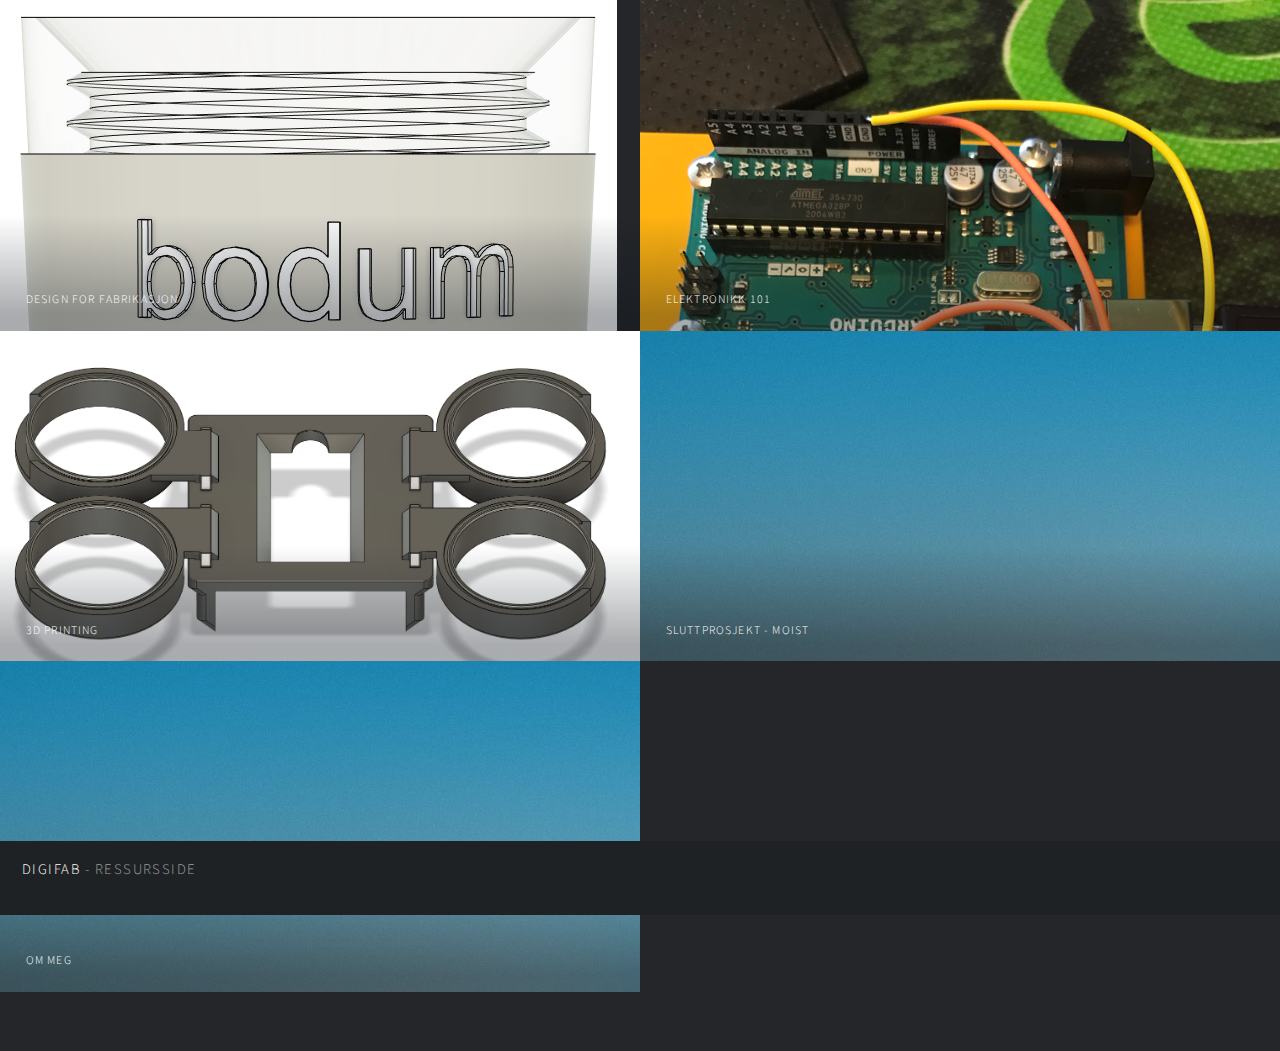
==== commit 5c53569b: "Added more files" ====
--- a/docs/index.html
+++ b/docs/index.html
@@ -41,9 +41,13 @@
         </article>
         <article class="thumb">
           <a href="3D printing.html"
-            ><img src="images/fulls/04.jpg" alt=""
+            ><img class="indexPictures" src="Bilder/KaffeAssembly.png" alt=""
           /></a>
           <h2>3D printing</h2>
+        </article>
+        <article class="thumb">
+          <a href="sluttprosjekt.html"><img src="images/fulls/09.jpg" alt="" /></a>
+          <h2>Sluttprosjekt - Moist</h2>
         </article>
         <article class="thumb">
           <a href="om_meg.html"><img src="images/fulls/09.jpg" alt="" /></a>
--- a/docs/assets/css/main.css
+++ b/docs/assets/css/main.css
@@ -27,10 +27,10 @@
 }
 
 .elLys {
-	width: 60%;
-}
-
-#lysSekvensFlex {
+	width: 70%;
+}
+
+.pictureFlex {
 	display: flex;
 	flex-direction: row;
 	flex-wrap: wrap;
@@ -38,6 +38,26 @@
 
 .lysSekvens {
 	width: 500px;
+}
+
+.spacer {
+	margin-top: 2em;
+}
+
+.kaffeModel {
+	width: 90%;
+}
+
+.halfPicture {
+	width: 500px;
+}
+
+.indexPictures {
+	width: 100%;
+}
+
+.towerPicture {
+	width: 40%;
 }
 
 @-moz-keyframes spinner {
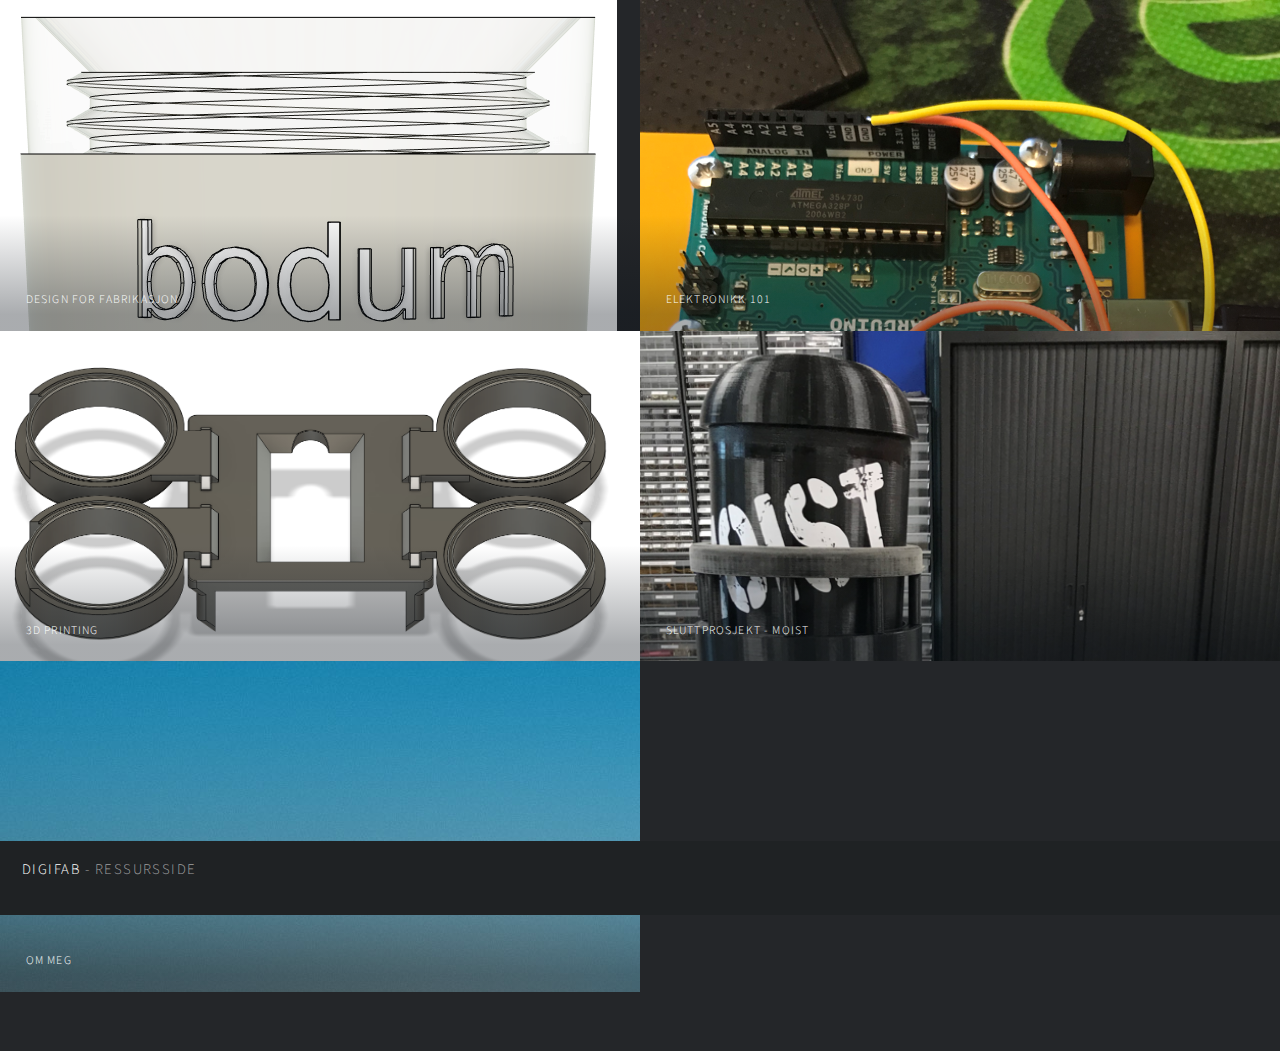
==== commit 8dcb1e3a: "Added sluttprosjekt" ====
--- a/docs/index.html
+++ b/docs/index.html
@@ -46,7 +46,8 @@
           <h2>3D printing</h2>
         </article>
         <article class="thumb">
-          <a href="sluttprosjekt.html"><img src="images/fulls/09.jpg" alt="" /></a>
+          <a href="sluttprosjekt.html">
+            <img class="indexPictures" src="Bilder/Moist.png" alt="" /></a>
           <h2>Sluttprosjekt - Moist</h2>
         </article>
         <article class="thumb">
--- a/docs/assets/css/main.css
+++ b/docs/assets/css/main.css
@@ -58,6 +58,21 @@
 
 .towerPicture {
 	width: 40%;
+}
+
+.picText {
+	display: flex;	
+	flex-direction: row
+
+}
+
+.pic {
+	width: 100%;
+}
+
+.picTextFigure {
+	width: 800px;
+	padding-right: 30px;
 }
 
 @-moz-keyframes spinner {
